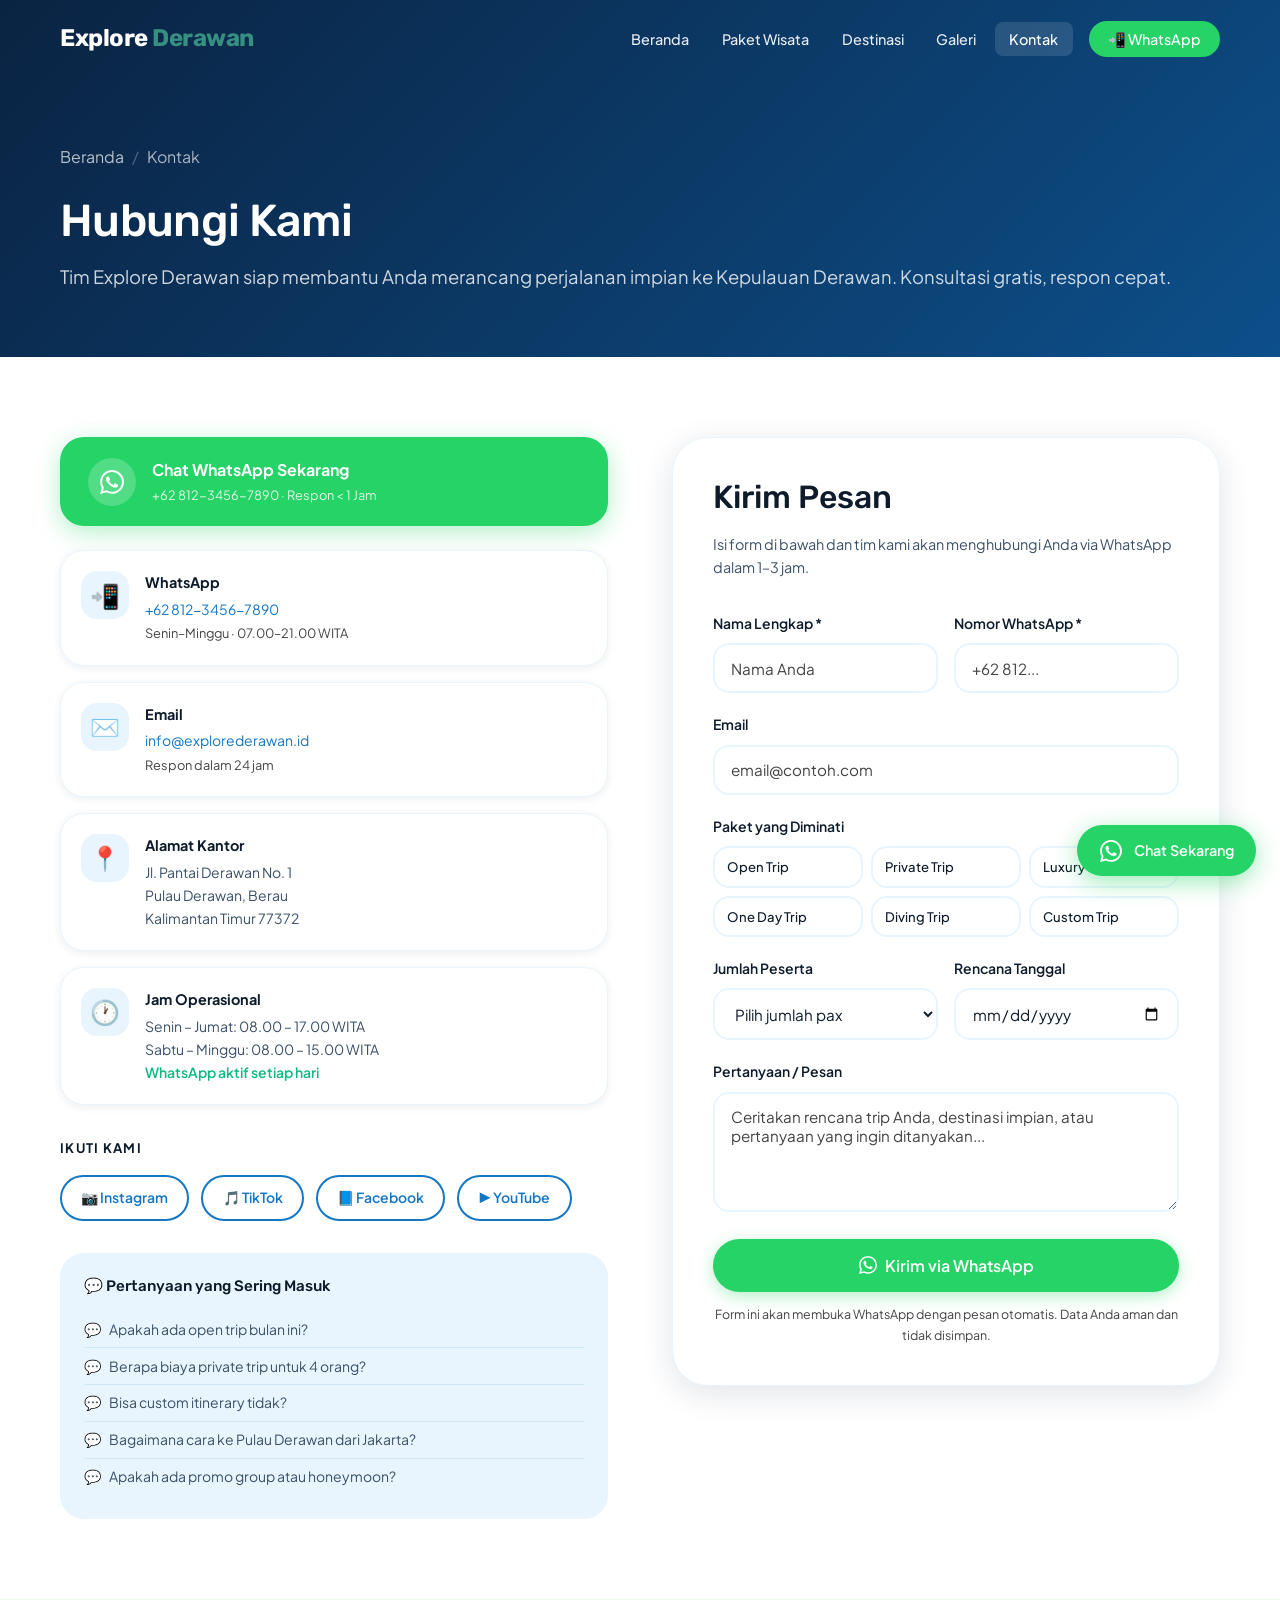
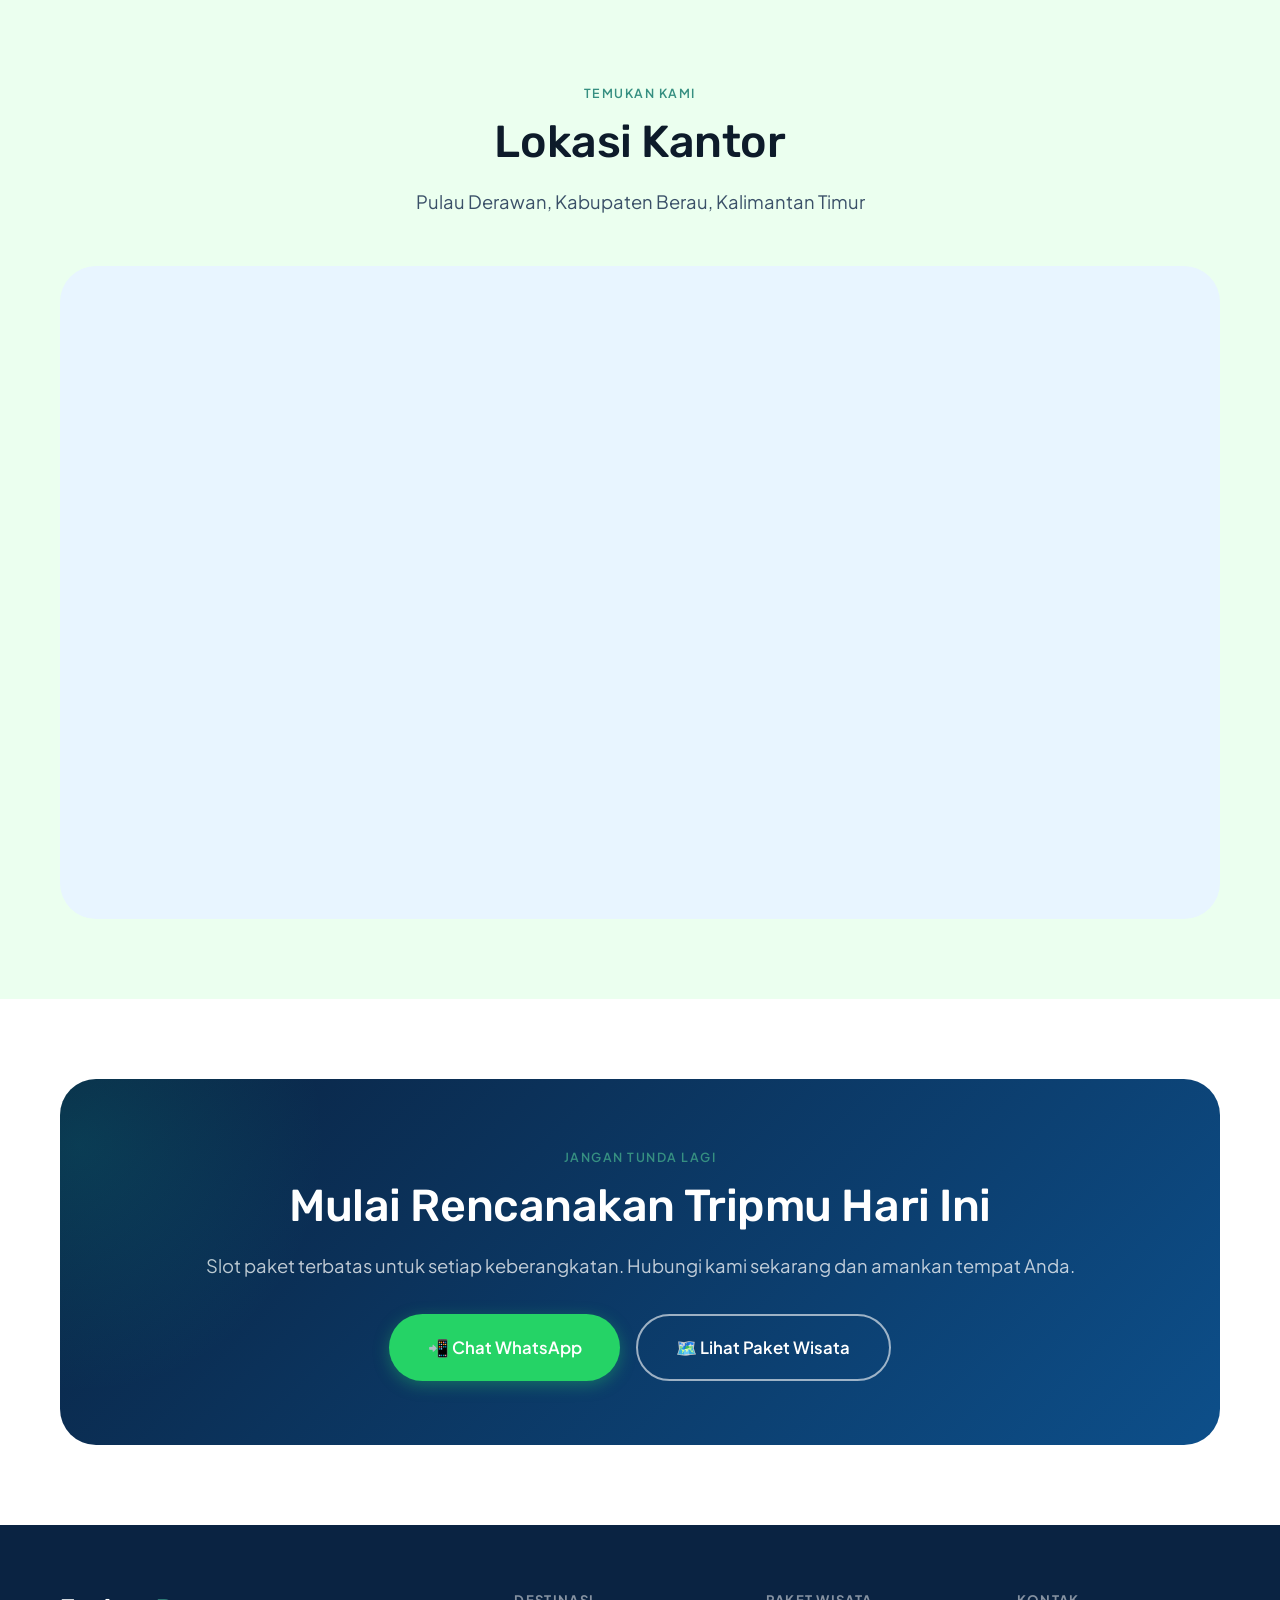
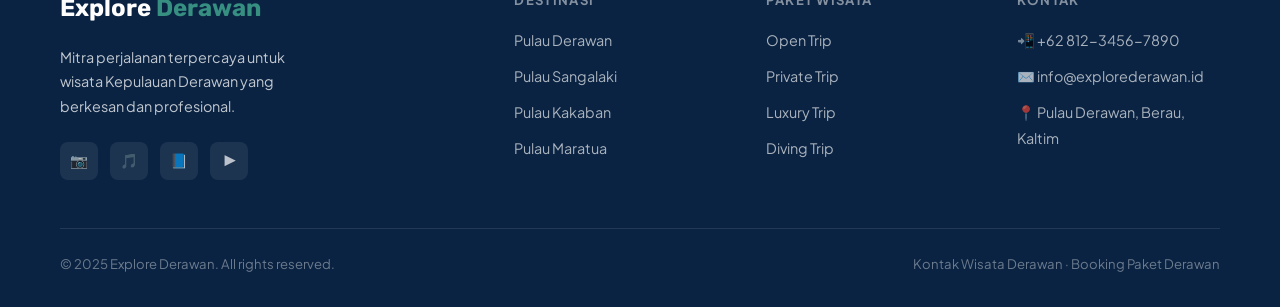
==== contact.html @ 59fd1ff3 "Initial commit" ====
<!DOCTYPE html>
<html lang="id">
<head>
  <meta charset="UTF-8">
  <meta name="viewport" content="width=device-width, initial-scale=1.0">
  <title>Kontak Explore Derawan — Konsultasi &amp; Booking Paket Wisata</title>
  <meta name="description" content="Hubungi tim Explore Derawan untuk konsultasi paket wisata, booking trip, dan pertanyaan seputar Kepulauan Derawan. WhatsApp, email, atau form online.">
  <meta property="og:title" content="Kontak Explore Derawan — Konsultasi Gratis">
  <meta property="og:description" content="Konsultasi paket wisata Kepulauan Derawan gratis. Hubungi kami via WhatsApp, email, atau isi form online.">

  <link rel="preconnect" href="https://fonts.googleapis.com">
  <link rel="preconnect" href="https://fonts.gstatic.com" crossorigin>
<link href="https://fonts.googleapis.com/css2?family=Plus+Jakarta+Sans:ital,wght@0,200..800;1,200..800&family=Rubik:ital,wght@0,300..900;1,300..900&display=swap" rel="stylesheet">
  <link rel="stylesheet" href="assets/css/style.css">

  <style>
    .contact-grid {
      display: grid;
      grid-template-columns: 1fr 1fr;
      gap: 4rem;
      align-items: start;
    }

    .contact-info-cards {
      display: flex;
      flex-direction: column;
      gap: 1rem;
      margin-bottom: 2rem;
    }

    .contact-info-card {
      display: flex;
      gap: 1rem;
      align-items: flex-start;
      background: var(--white);
      border-radius: var(--r-lg);
      padding: 1.25rem;
      box-shadow: var(--shadow-sm);
      border: 1px solid var(--ocean-pale);
      transition: all var(--t-fast);
    }

    .contact-info-card:hover {
      box-shadow: var(--shadow-md);
      border-color: var(--ocean-bright);
    }

    .contact-info-icon {
      font-size: 1.5rem;
      flex-shrink: 0;
      width: 48px;
      height: 48px;
      background: var(--ocean-pale);
      border-radius: var(--r-md);
      display: flex;
      align-items: center;
      justify-content: center;
    }

    .contact-info-title {
      font-weight: 700;
      font-size: 0.9rem;
      margin-bottom: 0.2rem;
    }

    .contact-info-value {
      font-size: 0.875rem;
      color: var(--text-mid);
    }

    .contact-info-value a {
      color: var(--ocean-bright);
      transition: color var(--t-fast);
    }

    .contact-info-value a:hover { color: var(--ocean-mid); }

    .wa-big-btn {
      display: flex;
      align-items: center;
      gap: 1rem;
      background: #25d366;
      color: white;
      padding: 1.25rem 1.75rem;
      border-radius: var(--r-lg);
      font-weight: 700;
      font-size: 1rem;
      box-shadow: 0 6px 24px rgba(37,211,102,0.35);
      transition: all var(--t-mid) var(--ease);
      margin-bottom: 1.5rem;
    }

    .wa-big-btn:hover {
      transform: translateY(-3px);
      box-shadow: 0 10px 32px rgba(37,211,102,0.45);
      background: #1ebe5d;
    }

    .wa-big-btn-icon {
      width: 48px;
      height: 48px;
      background: rgba(255,255,255,0.2);
      border-radius: 50%;
      display: flex;
      align-items: center;
      justify-content: center;
      flex-shrink: 0;
    }

    .wa-big-btn-text small {
      display: block;
      font-weight: 400;
      font-size: 0.8rem;
      opacity: 0.85;
      margin-top: 0.1rem;
    }

    .map-placeholder {
      background: var(--ocean-pale);
      border-radius: var(--r-xl);
      overflow: hidden;
      aspect-ratio: 16/9;
      position: relative;
      display: flex;
      align-items: center;
      justify-content: center;
    }

    .map-placeholder iframe {
      width: 100%;
      height: 100%;
      border: none;
    }

    .form-card {
      background: var(--white);
      border-radius: var(--r-xl);
      padding: 2.5rem;
      box-shadow: var(--shadow-md);
      border: 1px solid var(--ocean-pale);
    }

    .form-success {
      display: none;
      text-align: center;
      padding: 2rem;
    }

    .form-success.show { display: block; }

    .form-row {
      display: grid;
      grid-template-columns: 1fr 1fr;
      gap: 1rem;
    }

    .trip-select-grid {
      display: grid;
      grid-template-columns: repeat(3, 1fr);
      gap: 0.5rem;
    }

    .trip-select-option {
      display: flex;
      align-items: center;
      gap: 0.4rem;
      padding: 0.5rem 0.75rem;
      border: 2px solid var(--ocean-pale);
      border-radius: var(--r-md);
      cursor: pointer;
      font-size: 0.82rem;
      font-weight: 500;
      transition: all var(--t-fast);
      background: var(--white);
    }

    .trip-select-option:has(input:checked),
    .trip-select-option.selected {
      border-color: var(--ocean-bright);
      background: var(--ocean-pale);
      color: var(--ocean-bright);
    }

    .trip-select-option input {
      display: none;
    }

    .faq-mini {
      background: var(--ocean-pale);
      border-radius: var(--r-lg);
      padding: 1.5rem;
      margin-top: 2rem;
    }

    .faq-mini h4 {
      font-size: 0.95rem;
      margin-bottom: 1rem;
    }

    .faq-mini-item {
      display: flex;
      gap: 0.5rem;
      font-size: 0.875rem;
      color: var(--text-mid);
      padding: 0.4rem 0;
      border-bottom: 1px solid rgba(21,119,196,0.1);
    }

    .faq-mini-item:last-child { border-bottom: none; }

    .faq-mini-item::before { content: '💬'; flex-shrink: 0; }

    @media (max-width: 768px) {
      .contact-grid { grid-template-columns: 1fr; gap: 2.5rem; }
      .form-row { grid-template-columns: 1fr; }
      .trip-select-grid { grid-template-columns: repeat(2, 1fr); }
      .form-card { padding: 1.5rem; }
    }
  </style>
</head>
<body data-page="contact">

  <!-- Navbar -->
  <nav class="navbar" id="navbar" role="navigation" aria-label="Main navigation">
    <div class="container">
      <div class="navbar-inner">
        <a href="index.html" class="nav-logo">Explore <span>Derawan</span></a>
        <div class="nav-overlay" id="navOverlay"></div>
        <ul class="nav-menu" id="navMenu" role="list">
          <li><a href="index.html"        class="nav-link">Beranda</a></li>
          <li><a href="packages.html"     class="nav-link">Paket Wisata</a></li>
          <li><a href="destinations.html" class="nav-link">Destinasi</a></li>
          <li><a href="gallery.html"      class="nav-link">Galeri</a></li>
          <li><a href="contact.html"      class="nav-link active">Kontak</a></li>
          <li>
            <a href="https://wa.me/6281234567890?text=Halo%20Explore%20Derawan%2C%20saya%20ingin%20info%20paket%20wisata"
               class="nav-link nav-cta" target="_blank" rel="noopener">📲 WhatsApp</a>
          </li>
        </ul>
        <button class="nav-toggle" id="navToggle" aria-label="Toggle menu">
          <span></span><span></span><span></span>
        </button>
      </div>
    </div>
  </nav>

  <!-- Page Hero -->
  <section class="page-hero">
    <div class="container">
      <div class="page-hero-content">
        <nav class="breadcrumb" aria-label="Breadcrumb">
          <a href="index.html">Beranda</a>
          <span class="sep">/</span>
          <span>Kontak</span>
        </nav>
        <h1 class="h1">Hubungi Kami</h1>
        <p class="lead">Tim Explore Derawan siap membantu Anda merancang perjalanan impian ke Kepulauan Derawan. Konsultasi gratis, respon cepat.</p>
      </div>
    </div>
  </section>

  <!-- Contact Main -->
  <section class="section">
    <div class="container">
      <div class="contact-grid">

        <!-- Left: Contact Info -->
        <div class="reveal">
          <!-- WA Big Button -->
          <a href="https://wa.me/6281234567890?text=Halo%20Explore%20Derawan%2C%20saya%20ingin%20konsultasi%20paket%20wisata%20Derawan.%20Boleh%20minta%20info%20lengkapnya%3F"
             class="wa-big-btn" target="_blank" rel="noopener">
            <div class="wa-big-btn-icon">
              <svg width="24" height="24" viewBox="0 0 24 24" fill="white"><path d="M17.472 14.382c-.297-.149-1.758-.867-2.03-.967-.273-.099-.471-.148-.67.15-.197.297-.767.966-.94 1.164-.173.199-.347.223-.644.075-.297-.15-1.255-.463-2.39-1.475-.883-.788-1.48-1.761-1.653-2.059-.173-.297-.018-.458.13-.606.134-.133.298-.347.446-.52.149-.174.198-.298.298-.497.099-.198.05-.371-.025-.52-.075-.149-.669-1.612-.916-2.207-.242-.579-.487-.5-.669-.51-.173-.008-.371-.01-.57-.01-.198 0-.52.074-.792.372-.272.297-1.04 1.016-1.04 2.479 0 1.462 1.065 2.875 1.213 3.074.149.198 2.096 3.2 5.077 4.487.709.306 1.262.489 1.694.625.712.227 1.36.195 1.871.118.571-.085 1.758-.719 2.006-1.413.248-.694.248-1.289.173-1.413-.074-.124-.272-.198-.57-.347m-5.421 7.403h-.004a9.87 9.87 0 01-5.031-1.378l-.361-.214-3.741.982.998-3.648-.235-.374a9.86 9.86 0 01-1.51-5.26c.001-5.45 4.436-9.884 9.888-9.884 2.64 0 5.122 1.03 6.988 2.898a9.825 9.825 0 012.893 6.994c-.003 5.45-4.437 9.884-9.885 9.884m8.413-18.297A11.815 11.815 0 0012.05 0C5.495 0 .16 5.335.157 11.892c0 2.096.547 4.142 1.588 5.945L.057 24l6.305-1.654a11.882 11.882 0 005.683 1.448h.005c6.554 0 11.89-5.335 11.893-11.893a11.821 11.821 0 00-3.48-8.413z"/></svg>
            </div>
            <div class="wa-big-btn-text">
              Chat WhatsApp Sekarang
              <small>+62 812-3456-7890 · Respon &lt; 1 Jam</small>
            </div>
          </a>

          <!-- Contact Info Cards -->
          <div class="contact-info-cards">
            <div class="contact-info-card">
              <div class="contact-info-icon">📲</div>
              <div>
                <div class="contact-info-title">WhatsApp</div>
                <div class="contact-info-value">
                  <a href="https://wa.me/6281234567890" target="_blank" rel="noopener">+62 812-3456-7890</a><br>
                  <span style="font-size:0.8rem;color:var(--text-muted)">Senin–Minggu · 07.00–21.00 WITA</span>
                </div>
              </div>
            </div>
            <div class="contact-info-card">
              <div class="contact-info-icon">✉️</div>
              <div>
                <div class="contact-info-title">Email</div>
                <div class="contact-info-value">
                  <a href="mailto:info@explorederawan.id">info@explorederawan.id</a><br>
                  <span style="font-size:0.8rem;color:var(--text-muted)">Respon dalam 24 jam</span>
                </div>
              </div>
            </div>
            <div class="contact-info-card">
              <div class="contact-info-icon">📍</div>
              <div>
                <div class="contact-info-title">Alamat Kantor</div>
                <div class="contact-info-value">
                  Jl. Pantai Derawan No. 1<br>
                  Pulau Derawan, Berau<br>
                  Kalimantan Timur 77372
                </div>
              </div>
            </div>
            <div class="contact-info-card">
              <div class="contact-info-icon">🕐</div>
              <div>
                <div class="contact-info-title">Jam Operasional</div>
                <div class="contact-info-value">
                  Senin – Jumat: 08.00 – 17.00 WITA<br>
                  Sabtu – Minggu: 08.00 – 15.00 WITA<br>
                  <span style="color:var(--green-badge);font-weight:600">WhatsApp aktif setiap hari</span>
                </div>
              </div>
            </div>
          </div>

          <!-- Social Media -->
          <div>
            <div class="footer-heading" style="color:var(--text-dark);margin-bottom:1rem">Ikuti Kami</div>
            <div style="display:flex;gap:0.75rem;flex-wrap:wrap">
              <a href="https://instagram.com/explorederawan" class="btn btn-outline-dark btn-sm" target="_blank" rel="noopener">📷 Instagram</a>
              <a href="https://tiktok.com/@explorederawan"   class="btn btn-outline-dark btn-sm" target="_blank" rel="noopener">🎵 TikTok</a>
              <a href="https://facebook.com/explorederawan" class="btn btn-outline-dark btn-sm" target="_blank" rel="noopener">📘 Facebook</a>
              <a href="https://youtube.com/@explorederawan" class="btn btn-outline-dark btn-sm" target="_blank" rel="noopener">▶️ YouTube</a>
            </div>
          </div>

          <!-- Mini FAQ -->
          <div class="faq-mini mt-4">
            <h4>💬 Pertanyaan yang Sering Masuk</h4>
            <div class="faq-mini-item">Apakah ada open trip bulan ini?</div>
            <div class="faq-mini-item">Berapa biaya private trip untuk 4 orang?</div>
            <div class="faq-mini-item">Bisa custom itinerary tidak?</div>
            <div class="faq-mini-item">Bagaimana cara ke Pulau Derawan dari Jakarta?</div>
            <div class="faq-mini-item">Apakah ada promo group atau honeymoon?</div>
          </div>
        </div>

        <!-- Right: Contact Form -->
        <div class="reveal">
          <div class="form-card">
            <h2 class="h3 mb-2">Kirim Pesan</h2>
            <p style="color:var(--text-mid);font-size:0.9rem;margin-bottom:2rem">
              Isi form di bawah dan tim kami akan menghubungi Anda via WhatsApp dalam 1–3 jam.
            </p>

            <form id="contactForm" novalidate>
              <div class="form-row">
                <div class="form-group">
                  <label class="form-label" for="name">Nama Lengkap *</label>
                  <input type="text" id="name" name="name" class="form-control" placeholder="Nama Anda" required>
                </div>
                <div class="form-group">
                  <label class="form-label" for="phone">Nomor WhatsApp *</label>
                  <input type="tel" id="phone" name="phone" class="form-control" placeholder="+62 812..." required>
                </div>
              </div>

              <div class="form-group">
                <label class="form-label" for="email">Email</label>
                <input type="email" id="email" name="email" class="form-control" placeholder="email@contoh.com">
              </div>

              <div class="form-group">
                <label class="form-label">Paket yang Diminati</label>
                <div class="trip-select-grid" id="tripSelectGrid">
                  <label class="trip-select-option"><input type="checkbox" name="trip" value="Open Trip"> Open Trip</label>
                  <label class="trip-select-option"><input type="checkbox" name="trip" value="Private Trip"> Private Trip</label>
                  <label class="trip-select-option"><input type="checkbox" name="trip" value="Luxury Trip"> Luxury Trip</label>
                  <label class="trip-select-option"><input type="checkbox" name="trip" value="One Day Trip"> One Day Trip</label>
                  <label class="trip-select-option"><input type="checkbox" name="trip" value="Diving Trip"> Diving Trip</label>
                  <label class="trip-select-option"><input type="checkbox" name="trip" value="Custom Trip"> Custom Trip</label>
                </div>
              </div>

              <div class="form-row">
                <div class="form-group">
                  <label class="form-label" for="pax">Jumlah Peserta</label>
                  <select id="pax" name="pax" class="form-control">
                    <option value="">Pilih jumlah pax</option>
                    <option value="1">1 orang (Solo)</option>
                    <option value="2">2 orang</option>
                    <option value="3-4">3–4 orang</option>
                    <option value="5-8">5–8 orang</option>
                    <option value="9-12">9–12 orang</option>
                    <option value="13+">13+ orang (Grup)</option>
                  </select>
                </div>
                <div class="form-group">
                  <label class="form-label" for="date">Rencana Tanggal</label>
                  <input type="date" id="date" name="date" class="form-control">
                </div>
              </div>

              <div class="form-group">
                <label class="form-label" for="message">Pertanyaan / Pesan</label>
                <textarea id="message" name="message" class="form-control" rows="4"
                  placeholder="Ceritakan rencana trip Anda, destinasi impian, atau pertanyaan yang ingin ditanyakan..."></textarea>
              </div>

              <button type="submit" class="btn btn-wa" style="width:100%;justify-content:center;font-size:1rem;padding:1rem">
                <svg width="18" height="18" viewBox="0 0 24 24" fill="currentColor" style="flex-shrink:0"><path d="M17.472 14.382c-.297-.149-1.758-.867-2.03-.967-.273-.099-.471-.148-.67.15-.197.297-.767.966-.94 1.164-.173.199-.347.223-.644.075-.297-.15-1.255-.463-2.39-1.475-.883-.788-1.48-1.761-1.653-2.059-.173-.297-.018-.458.13-.606.134-.133.298-.347.446-.52.149-.174.198-.298.298-.497.099-.198.05-.371-.025-.52-.075-.149-.669-1.612-.916-2.207-.242-.579-.487-.5-.669-.51-.173-.008-.371-.01-.57-.01-.198 0-.52.074-.792.372-.272.297-1.04 1.016-1.04 2.479 0 1.462 1.065 2.875 1.213 3.074.149.198 2.096 3.2 5.077 4.487.709.306 1.262.489 1.694.625.712.227 1.36.195 1.871.118.571-.085 1.758-.719 2.006-1.413.248-.694.248-1.289.173-1.413-.074-.124-.272-.198-.57-.347m-5.421 7.403h-.004a9.87 9.87 0 01-5.031-1.378l-.361-.214-3.741.982.998-3.648-.235-.374a9.86 9.86 0 01-1.51-5.26c.001-5.45 4.436-9.884 9.888-9.884 2.64 0 5.122 1.03 6.988 2.898a9.825 9.825 0 012.893 6.994c-.003 5.45-4.437 9.884-9.885 9.884m8.413-18.297A11.815 11.815 0 0012.05 0C5.495 0 .16 5.335.157 11.892c0 2.096.547 4.142 1.588 5.945L.057 24l6.305-1.654a11.882 11.882 0 005.683 1.448h.005c6.554 0 11.89-5.335 11.893-11.893a11.821 11.821 0 00-3.48-8.413z"/></svg>
                Kirim via WhatsApp
              </button>

              <p style="font-size:0.78rem;color:var(--text-muted);text-align:center;margin-top:0.75rem">
                Form ini akan membuka WhatsApp dengan pesan otomatis. Data Anda aman dan tidak disimpan.
              </p>
            </form>
          </div>
        </div>
      </div>
    </div>
  </section>

  <!-- Google Maps -->
  <section class="section section--sand">
    <div class="container">
      <div class="section-header center reveal">
        <span class="section-eyebrow">Temukan Kami</span>
        <h2 class="h2">Lokasi Kantor</h2>
        <p class="lead">Pulau Derawan, Kabupaten Berau, Kalimantan Timur</p>
      </div>
      <div class="map-placeholder reveal">
        <!-- Google Maps Embed - replace src with actual embed URL -->
        <iframe
          src="https://www.google.com/maps/embed?pb=!1m18!1m12!1m3!1d127750.92!2d118.2!3d2.28!2m3!1f0!2f0!3f0!3m2!1i1024!2i768!4f13.1!3m3!1m2!1s0x32019e5d57f2e6d3%3A0xfbfd040be97b1a!2sPulau%20Derawan%2C%20Berau%2C%20East%20Kalimantan!5e0!3m2!1sen!2sid!4v1234567890"
          allowfullscreen
          loading="lazy"
          referrerpolicy="no-referrer-when-downgrade"
          title="Lokasi Pulau Derawan, Berau, Kalimantan Timur"
          style="filter:grayscale(10%) contrast(1.05)">
        </iframe>
      </div>
    </div>
  </section>

  <!-- CTA -->
  <section class="section">
    <div class="container">
      <div class="cta-banner reveal">
        <span class="section-eyebrow" style="color:var(--teal)">Jangan Tunda Lagi</span>
        <h2 class="h2">Mulai Rencanakan Tripmu Hari Ini</h2>
        <p class="lead">Slot paket terbatas untuk setiap keberangkatan. Hubungi kami sekarang dan amankan tempat Anda.</p>
        <div class="cta-actions">
          <a href="https://wa.me/6281234567890?text=Halo%20Explore%20Derawan%2C%20saya%20ingin%20mulai%20merencanakan%20trip%20ke%20Derawan"
             class="btn btn-wa btn-lg" target="_blank" rel="noopener">📲 Chat WhatsApp</a>
          <a href="packages.html" class="btn btn-outline btn-lg">🗺️ Lihat Paket Wisata</a>
        </div>
      </div>
    </div>
  </section>

  <!-- Footer -->
  <footer class="footer" role="contentinfo">
    <div class="container">
      <div class="footer-grid">
        <div>
          <a href="index.html" class="footer-logo">Explore <span>Derawan</span></a>
          <p class="footer-desc">Mitra perjalanan terpercaya untuk wisata Kepulauan Derawan yang berkesan dan profesional.</p>
          <div class="footer-social">
            <a href="#" class="social-link" aria-label="Instagram">📷</a>
            <a href="#" class="social-link" aria-label="TikTok">🎵</a>
            <a href="#" class="social-link" aria-label="Facebook">📘</a>
            <a href="#" class="social-link" aria-label="YouTube">▶️</a>
          </div>
        </div>
        <div>
          <div class="footer-heading">Destinasi</div>
          <ul class="footer-links">
            <li><a href="destinations.html#pulau-derawan"   class="footer-link">Pulau Derawan</a></li>
            <li><a href="destinations.html#pulau-sangalaki" class="footer-link">Pulau Sangalaki</a></li>
            <li><a href="destinations.html#pulau-kakaban"   class="footer-link">Pulau Kakaban</a></li>
            <li><a href="destinations.html#pulau-maratua"   class="footer-link">Pulau Maratua</a></li>
          </ul>
        </div>
        <div>
          <div class="footer-heading">Paket Wisata</div>
          <ul class="footer-links">
            <li><a href="packages.html" class="footer-link">Open Trip</a></li>
            <li><a href="packages.html" class="footer-link">Private Trip</a></li>
            <li><a href="packages.html" class="footer-link">Luxury Trip</a></li>
            <li><a href="packages.html" class="footer-link">Diving Trip</a></li>
          </ul>
        </div>
        <div>
          <div class="footer-heading">Kontak</div>
          <ul class="footer-links">
            <li><a href="https://wa.me/6281234567890" class="footer-link" target="_blank">📲 +62 812-3456-7890</a></li>
            <li><a href="mailto:info@explorederawan.id" class="footer-link">✉️ info@explorederawan.id</a></li>
            <li><span class="footer-link">📍 Pulau Derawan, Berau, Kaltim</span></li>
          </ul>
        </div>
      </div>
      <div class="footer-bottom">
        <span>© 2025 Explore Derawan. All rights reserved.</span>
        <span>Kontak Wisata Derawan · Booking Paket Derawan</span>
      </div>
    </div>
  </footer>

  <!-- WhatsApp Sticky -->
  <a href="https://wa.me/6281234567890?text=Halo%20Explore%20Derawan%2C%20saya%20ingin%20konsultasi%20paket%20wisata"
     class="wa-sticky" target="_blank" rel="noopener" aria-label="Chat WhatsApp">
    <svg width="22" height="22" viewBox="0 0 24 24" fill="currentColor"><path d="M17.472 14.382c-.297-.149-1.758-.867-2.03-.967-.273-.099-.471-.148-.67.15-.197.297-.767.966-.94 1.164-.173.199-.347.223-.644.075-.297-.15-1.255-.463-2.39-1.475-.883-.788-1.48-1.761-1.653-2.059-.173-.297-.018-.458.13-.606.134-.133.298-.347.446-.52.149-.174.198-.298.298-.497.099-.198.05-.371-.025-.52-.075-.149-.669-1.612-.916-2.207-.242-.579-.487-.5-.669-.51-.173-.008-.371-.01-.57-.01-.198 0-.52.074-.792.372-.272.297-1.04 1.016-1.04 2.479 0 1.462 1.065 2.875 1.213 3.074.149.198 2.096 3.2 5.077 4.487.709.306 1.262.489 1.694.625.712.227 1.36.195 1.871.118.571-.085 1.758-.719 2.006-1.413.248-.694.248-1.289.173-1.413-.074-.124-.272-.198-.57-.347m-5.421 7.403h-.004a9.87 9.87 0 01-5.031-1.378l-.361-.214-3.741.982.998-3.648-.235-.374a9.86 9.86 0 01-1.51-5.26c.001-5.45 4.436-9.884 9.888-9.884 2.64 0 5.122 1.03 6.988 2.898a9.825 9.825 0 012.893 6.994c-.003 5.45-4.437 9.884-9.885 9.884m8.413-18.297A11.815 11.815 0 0012.05 0C5.495 0 .16 5.335.157 11.892c0 2.096.547 4.142 1.588 5.945L.057 24l6.305-1.654a11.882 11.882 0 005.683 1.448h.005c6.554 0 11.89-5.335 11.893-11.893a11.821 11.821 0 00-3.48-8.413z"/></svg>
    Chat Sekarang
  </a>

  <script src="assets/js/main.js"></script>
  <script>
    // Trip checkbox visual toggle
    document.querySelectorAll('.trip-select-option').forEach(label => {
      label.addEventListener('click', () => {
        setTimeout(() => {
          const cb = label.querySelector('input');
          label.classList.toggle('selected', cb.checked);
        }, 0);
      });
    });

    // Contact form: build WA message from all fields
    document.getElementById('contactForm').addEventListener('submit', function(e) {
      e.preventDefault();
      const fd   = new FormData(this);
      const name = fd.get('name') || 'Tidak disebutkan';
      const phone = fd.get('phone') || '-';
      const email = fd.get('email') || '-';
      const pax   = fd.get('pax') || '-';
      const date  = fd.get('date') || '-';
      const msg   = fd.get('message') || '-';
      const trips = Array.from(document.querySelectorAll('input[name="trip"]:checked')).map(c => c.value).join(', ') || '-';

      const text = encodeURIComponent(
        `Halo Explore Derawan! 🌊\n\n` +
        `Nama: ${name}\n` +
        `WhatsApp: ${phone}\n` +
        `Email: ${email}\n` +
        `Paket Diminati: ${trips}\n` +
        `Jumlah Peserta: ${pax}\n` +
        `Rencana Tanggal: ${date}\n\n` +
        `Pesan:\n${msg}`
      );
      window.open(`https://wa.me/6281234567890?text=${text}`, '_blank');
    });
  </script>
</body>
</html>
---- assets/css/style.css ----
/* ============================================================
   EXPLORE DERAWAN — Main Stylesheet
   style.css — Mobile-first, tropical premium design
   ============================================================ */

/* ── 1. CSS Variables / Design Tokens ─────────────────────── */
:root {
  /* Colors */
  --ocean-deep:    #0a2342;
  --ocean-mid:     #0d4f8a;
  --ocean-bright:  #1577c4;
  --ocean-light:   #4ab3f4;
  --ocean-pale:    #e8f5ff;
  --teal:          #368f81;
  --teal-light:    #d0f5ef;
  --sand:          #ebffef;
  --sand-warm:     #e8d5b0;
  --white:         #ffffff;
  --off-white:     #fafcfe;
  --text-dark:     #0d1b2a;
  --text-mid:      #3a5068;
  --text-light:    #434343;
  --text-muted:    #434343;
  --accent-gold:   #f0a500;
  --accent-coral:  #ff6b6b;
  --green-badge:   #10b981;
  --overlay:       rgba(10, 35, 66, 0.55);
  --overlay-strong: rgba(10, 35, 66, 0.75);

  /* Typography */
  --font-display: 'Rubik', Georgia, serif;
  --font-body:    'Plus Jakarta Sans', 'Segoe UI', sans-serif;
  --font-mono:    'JetBrains Mono', monospace;

  /* Spacing */
  --section-y:    5rem;
  --container-w:  1200px;
  --gap:          1.5rem;

  /* Radii */
  --r-sm:  8px;
  --r-md:  16px;
  --r-lg:  24px;
  --r-xl:  36px;
  --r-full: 9999px;

  /* Shadows */
  --shadow-sm:  0 2px 8px rgba(10,35,66,0.08);
  --shadow-md:  0 8px 32px rgba(10,35,66,0.12);
  --shadow-lg:  0 20px 60px rgba(10,35,66,0.18);
  --shadow-card: 0 4px 20px rgba(10,35,66,0.10);

  /* Transitions */
  --ease: cubic-bezier(0.22, 1, 0.36, 1);
  --t-fast:   0.18s;
  --t-mid:    0.32s;
  --t-slow:   0.55s;
}

/* ── 2. Reset & Base ───────────────────────────────────────── */
*, *::before, *::after { box-sizing: border-box; margin: 0; padding: 0; }

html {
  font-size: 16px;
  scroll-behavior: smooth;
  -webkit-text-size-adjust: 100%;
}

body {
  font-family: var(--font-body);
  color: var(--text-dark);
  background: var(--white);
  line-height: 1.65;
  overflow-x: hidden;
}

img {
  display: block;
  max-width: 100%;
  height: auto;
}

a { text-decoration: none; color: inherit; }

ul, ol { list-style: none; }

button { cursor: pointer; border: none; background: none; font-family: inherit; }

input, textarea, select {
  font-family: inherit;
  font-size: 1rem;
}

h1, h2, h3, h4, h5 {
  font-family: var(--font-display);
  line-height: 1.2;
  font-weight: 500;
}

/* ── 3. Typography Scale ───────────────────────────────────── */
.h-display { font-size: clamp(1.8rem, 3.5vw, 2.8rem); letter-spacing: -0.02em; }
.h1        { font-size: clamp(1.8rem, 3.5vw, 2.8rem); letter-spacing: -0.015em; }
.h2        { font-size: clamp(1.8rem, 3.5vw, 2.8rem); letter-spacing: -0.01em; }
.h3        { font-size: clamp(1.4rem, 2.5vw, 2rem); }
.h4        { font-size: 1.25rem; }
.lead      { font-size: 1.15rem; line-height: 1.8; color: var(--text-mid); }
.small     { font-size: 0.875rem; }
.caption   { font-size: 0.8rem; color: var(--text-muted); letter-spacing: 0.04em; text-transform: uppercase; }

/* ── 4. Layout Utilities ───────────────────────────────────── */
.container {
  width: 100%;
  max-width: var(--container-w);
  margin: 0 auto;
  padding: 0 1.25rem;
}

.section {
  padding: var(--section-y) 0;
}

.section--sand   { background: var(--sand); }
.section--pale   { background: var(--ocean-pale); }
.section--dark   { background: var(--ocean-deep); color: var(--white); }
.section--teal   { background: linear-gradient(135deg, var(--teal) 0%, var(--ocean-bright) 100%); color: var(--white); }

.grid-2  { display: grid; grid-template-columns: repeat(2, 1fr); gap: var(--gap); }
.grid-3  { display: grid; grid-template-columns: repeat(3, 1fr); gap: var(--gap); }
.grid-4  { display: grid; grid-template-columns: repeat(4, 1fr); gap: var(--gap); }
.flex    { display: flex; }
.flex-center { display: flex; align-items: center; justify-content: center; }
.flex-between { display: flex; align-items: center; justify-content: space-between; }

.text-center { text-align: center; }
.text-white  { color: var(--white); }

/* ── 5. Section Headers ────────────────────────────────────── */
.section-eyebrow {
  display: inline-block;
  font-family: var(--font-body);
  font-size: 0.78rem;
  font-weight: 600;
  letter-spacing: 0.12em;
  text-transform: uppercase;
  color: var(--teal);
  margin-bottom: 0.75rem;
}

.section-header {
  max-width: 600px;
  margin-bottom: 3rem;
}

.section-header.center {
  margin: 0 auto 3rem;
  text-align: center;
}

.section-header .h2 { margin-bottom: 1rem; }
.section-header .lead { max-width: 520px; }
.section-header.center .lead { margin: 0 auto; }

/* ── 6. Buttons ────────────────────────────────────────────── */
.btn {
  display: inline-flex;
  align-items: center;
  gap: 0.5rem;
  padding: 0.85rem 1.8rem;
  border-radius: var(--r-full);
  font-family: var(--font-body);
  font-size: 0.95rem;
  font-weight: 600;
  transition: all var(--t-mid) var(--ease);
  white-space: nowrap;
}

.btn-primary {
  background: var(--ocean-bright);
  color: var(--white);
  box-shadow: 0 4px 16px rgba(21,119,196,0.35);
}
.btn-primary:hover {
  background: var(--ocean-mid);
  transform: translateY(-2px);
  box-shadow: 0 8px 24px rgba(21,119,196,0.45);
}

.btn-wa {
  background: #25d366;
  color: var(--white);
  box-shadow: 0 4px 16px rgba(37,211,102,0.35);
}
.btn-wa:hover {
  background: #1ebe5d;
  transform: translateY(-2px);
  box-shadow: 0 8px 24px rgba(37,211,102,0.45);
}

.btn-outline {
  background: transparent;
  color: var(--white);
  border: 2px solid rgba(255,255,255,0.6);
}
.btn-outline:hover {
  background: rgba(255,255,255,0.15);
  border-color: var(--white);
}

.btn-outline-dark {
  background: transparent;
  color: var(--ocean-bright);
  border: 2px solid var(--ocean-bright);
}
.btn-outline-dark:hover {
  background: var(--ocean-pale);
}

.btn-ghost {
  background: transparent;
  color: var(--ocean-bright);
  padding: 0.6rem 0;
  border-radius: 0;
  border-bottom: 2px solid var(--ocean-bright);
}
.btn-ghost:hover { color: var(--ocean-mid); }

.btn-sm { padding: 0.6rem 1.2rem; font-size: 0.875rem; }
.btn-lg { padding: 1.1rem 2.4rem; font-size: 1.05rem; }

/* ── 7. Navbar ─────────────────────────────────────────────── */
.navbar {
  position: fixed;
  top: 0;
  left: 0;
  right: 0;
  z-index: 1000;
  padding: 1.2rem 0;
  transition: background var(--t-mid) var(--ease), padding var(--t-mid) var(--ease), box-shadow var(--t-mid) var(--ease);
}

.navbar.scrolled {
  background: rgba(255,255,255,0.97);
  padding: 0.75rem 0;
  box-shadow: var(--shadow-md);
}

.navbar.scrolled .nav-logo { color: var(--ocean-deep); }
.navbar.scrolled .nav-link { color: var(--text-dark); }
.navbar.scrolled .nav-link:hover { color: var(--ocean-bright); }

.navbar-inner {
  display: flex;
  align-items: center;
  justify-content: space-between;
}

.nav-logo {
  font-family: var(--font-display);
  font-size: 1.5rem;
  font-weight: 700;
  color: var(--white);
  letter-spacing: -0.02em;
  transition: color var(--t-fast);
}

.nav-logo span { color: var(--teal); }

.nav-menu {
  display: flex;
  align-items: center;
  gap: 0.25rem;
}

.nav-link {
  padding: 0.5rem 0.9rem;
  font-size: 0.9rem;
  font-weight: 500;
  color: rgba(255,255,255,0.9);
  border-radius: var(--r-sm);
  transition: all var(--t-fast);
}

.nav-link:hover,
.nav-link.active {
  color: var(--white);
  background: rgba(255,255,255,0.12);
}

.navbar.scrolled .nav-link.active {
  color: var(--ocean-bright);
  background: var(--ocean-pale);
}

.nav-cta {
  margin-left: 0.75rem;
  background: #25d366;
  color: var(--white) !important;
  padding: 0.55rem 1.2rem !important;
  border-radius: var(--r-full) !important;
  background: #25d366 !important;
}

.nav-cta:hover { background: #1ebe5d !important; }

.nav-toggle {
  display: none;
  flex-direction: column;
  gap: 5px;
  padding: 6px;
}

.nav-toggle span {
  display: block;
  width: 24px;
  height: 2px;
  background: var(--white);
  border-radius: 2px;
  transition: all var(--t-fast);
}

.navbar.scrolled .nav-toggle span { background: var(--ocean-deep); }

/* ── 8. Hero Section ───────────────────────────────────────── */
.hero {
  position: relative;
  min-height: 80vh;
  display: flex;
  align-items: center;
  overflow: hidden;
}

.hero-bg {
  position: absolute;
  inset: 0;
  z-index: 0;
}

.hero-bg img {
  width: 100%;
  height: 100%;
  object-fit: cover;
  object-position: center;
  transform: scale(1.03);
  transition: transform 8s var(--ease);
}

.hero:hover .hero-bg img { transform: scale(1); }

.hero-overlay {
  position: absolute;
  inset: 0;
  background: linear-gradient(
    160deg,
    rgba(10,35,66,0.72) 0%,
    rgba(10,35,66,0.45) 50%,
    rgba(13,79,138,0.35) 100%
  );
}

.hero-content {
  position: relative;
  z-index: 1;
  max-width: 720px;
  padding: 4% 0 4rem;
}

.hero-badge {
  display: inline-flex;
  align-items: center;
  gap: 0.5rem;
  padding: 0.4rem 1rem;
  background: rgba(255,255,255,0.15);
  border: 1px solid rgba(255,255,255,0.3);
  border-radius: var(--r-full);
  color: rgba(255,255,255,0.9);
  font-size: 0.82rem;
  font-weight: 500;
  letter-spacing: 0.05em;
  backdrop-filter: blur(8px);
  margin-bottom: 1.5rem;
}

.hero-title {
  color: var(--white);
  margin-bottom: 1.25rem;
  text-shadow: 0 2px 20px rgba(0,0,0,0.3);
}

.hero-subtitle {
  color: rgba(255,255,255,0.85);
  font-size: 1.1rem;
  line-height: 1.75;
  margin-bottom: 2.5rem;
  max-width: 560px;
}

.hero-actions {
  display: flex;
  gap: 1rem;
  flex-wrap: wrap;
}

.hero-stats {
  position: absolute;
  bottom: 1.5rem;
  left: 0;
  right: 0;
  z-index: 1;
}

.hero-stats-inner {
  display: flex;
  gap: 2rem;
  align-items: center;
}

.hero-stat {
  text-align: center;
}

.hero-stat-num {
  display: block;
  font-family: var(--font-display);
  font-size: 1.8rem;
  font-weight: 700;
  color: var(--white);
  line-height: 1;
}

.hero-stat-label {
  display: block;
  font-size: 0.78rem;
  color: rgba(255,255,255,0.65);
  margin-top: 0.25rem;
  letter-spacing: 0.05em;
  text-transform: uppercase;
}

.hero-stat-divider {
  width: 1px;
  height: 40px;
  background: rgba(255,255,255,0.2);
}

.hero-image::after {
  content: "";
  position: absolute;
  inset: 0;
  background: linear-gradient(
    to bottom,
    rgba(0, 20, 60, 0.2),
    rgba(0, 30, 90, 0.75),
    rgba(0, 10, 40, 0.95)
  );
}

/* ── 9. Cards ──────────────────────────────────────────────── */
.card {
  background: var(--white);
  border-radius: var(--r-lg);
  overflow: hidden;
  box-shadow: var(--shadow-card);
  transition: transform var(--t-mid) var(--ease), box-shadow var(--t-mid) var(--ease);
}

.card:hover {
  transform: translateY(-6px);
  box-shadow: var(--shadow-lg);
}

.card-img {
  position: relative;
  overflow: hidden;
  aspect-ratio: 4/3;
}

.card-img img {
  width: 100%;
  height: 100%;
  object-fit: cover;
  transition: transform var(--t-slow) var(--ease);
}

.card:hover .card-img img { transform: scale(1.06); }

.card-body { padding: 1.5rem; }
.card-title { margin-bottom: 0.5rem; }
.card-text  { color: var(--text-mid); font-size: 0.9rem; line-height: 1.65; }

/* Package Card */
.pkg-card {
  background: var(--white);
  border-radius: var(--r-lg);
  overflow: hidden;
  box-shadow: var(--shadow-card);
  transition: all var(--t-mid) var(--ease);
  display: flex;
  flex-direction: column;
}

.pkg-card:hover {
  transform: translateY(-6px);
  box-shadow: var(--shadow-lg);
}

.pkg-card-img {
  position: relative;
  aspect-ratio: 16/10;
  overflow: hidden;
}

.pkg-card-img img {
  width: 100%;
  height: 100%;
  object-fit: cover;
  transition: transform var(--t-slow) var(--ease);
}

.pkg-card:hover .pkg-card-img img { transform: scale(1.06); }

.pkg-badge {
  position: absolute;
  top: 1rem;
  left: 1rem;
  padding: 0.3rem 0.8rem;
  background: var(--ocean-mid);
  color: var(--white);
  font-size: 0.75rem;
  font-weight: 700;
  letter-spacing: 0.05em;
  border-radius: var(--r-full);
}

.pkg-card-body {
  padding: 1.5rem;
  flex: 1;
  display: flex;
  flex-direction: column;
}

.pkg-card-meta {
  display: flex;
  align-items: center;
  gap: 1rem;
  margin-bottom: 0.75rem;
}

.pkg-meta-item {
  display: flex;
  align-items: center;
  gap: 0.35rem;
  font-size: 0.82rem;
  color: var(--text-light);
}

.pkg-meta-item svg { flex-shrink: 0; }

.pkg-destinations {
  display: flex;
  flex-wrap: wrap;
  gap: 0.35rem;
  margin: 0.75rem 0 1.25rem;
}

.pkg-dest-tag {
  padding: 0.25rem 0.65rem;
  background: var(--ocean-pale);
  color: var(--ocean-mid);
  font-size: 0.78rem;
  font-weight: 500;
  border-radius: var(--r-full);
}

.pkg-price-row {
  margin-top: auto;
  display: flex;
  align-items: center;
  justify-content: space-between;
  padding-top: 1rem;
  border-top: 1px solid var(--ocean-pale);
}

.pkg-price-label { font-size: 0.78rem; color: var(--text-muted); }

.pkg-price-value {
  font-family: var(--font-display);
  font-size: 1.35rem;
  font-weight: 700;
  color: var(--ocean-deep);
}

.pkg-price-value span {
  font-family: var(--font-body);
  font-size: 0.78rem;
  font-weight: 400;
  color: var(--text-muted);
}

/* ── 10. Destination Cards ─────────────────────────────────── */
.dest-card {
  position: relative;
  border-radius: var(--r-lg);
  overflow: hidden;
  aspect-ratio: 3/4;
  cursor: pointer;
}

.dest-card img {
  width: 100%;
  height: 100%;
  object-fit: cover;
  transition: transform var(--t-slow) var(--ease);
}

.dest-card:hover img { transform: scale(1.08); }

.dest-card-overlay {
  position: absolute;
  inset: 0;
  background: linear-gradient(to top, rgba(10,35,66,0.88) 0%, rgba(10,35,66,0.1) 60%);
  transition: background var(--t-mid);
}

.dest-card:hover .dest-card-overlay {
  background: linear-gradient(to top, rgba(10,35,66,0.92) 0%, rgba(10,35,66,0.3) 60%);
}

.dest-card-content {
  position: absolute;
  bottom: 0;
  left: 0;
  right: 0;
  padding: 1.5rem;
  transform: translateY(0);
  transition: transform var(--t-mid) var(--ease);
}

.dest-card-name {
  font-family: var(--font-display);
  font-size: 1.25rem;
  font-weight: 700;
  color: var(--white);
  margin-bottom: 0.25rem;
}

.dest-card-tagline {
  font-size: 0.82rem;
  color: rgba(255,255,255,0.7);
  margin-bottom: 0;
  transition: margin var(--t-mid) var(--ease), opacity var(--t-mid);
}

.dest-card-btn {
  display: inline-flex;
  align-items: center;
  gap: 0.4rem;
  margin-top: 0.75rem;
  padding: 0.5rem 1.1rem;
  background: rgba(255,255,255,0.2);
  border: 1px solid rgba(255,255,255,0.4);
  color: var(--white);
  font-size: 0.82rem;
  font-weight: 600;
  border-radius: var(--r-full);
  backdrop-filter: blur(6px);
  opacity: 0;
  transform: translateY(8px);
  transition: all var(--t-mid) var(--ease);
}

.dest-card:hover .dest-card-btn {
  opacity: 1;
  transform: translateY(0);
}

/* ── 11. Testimonials ──────────────────────────────────────── */
.testi-card {
  background: var(--white);
  border-radius: var(--r-lg);
  padding: 2rem;
  box-shadow: var(--shadow-card);
  transition: transform var(--t-mid) var(--ease);
}

.testi-stars {
  display: flex;
  gap: 2px;
  margin-bottom: 1rem;
  color: var(--accent-gold);
  font-size: 1rem;
}

.testi-text {
  color: var(--text-mid);
  line-height: 1.75;
  margin-bottom: 1.5rem;
  font-style: italic;
  font-size: 0.95rem;
}

.testi-text::before { content: '"'; }
.testi-text::after  { content: '"'; }

.testi-author {
  display: flex;
  align-items: center;
  gap: 0.75rem;
}

.testi-avatar {
  width: 48px;
  height: 48px;
  border-radius: 50%;
  object-fit: cover;
  flex-shrink: 0;
}

.testi-name {
  font-weight: 700;
  font-size: 0.95rem;
  margin-bottom: 0.1rem;
}

.testi-meta {
  font-size: 0.8rem;
  color: var(--text-muted);
}

/* ── 12. Slider / Carousel ─────────────────────────────────── */
.slider-wrapper { overflow: hidden; }

.slider-track {
  display: flex;
  gap: var(--gap);
  transition: transform var(--t-slow) var(--ease);
}

.slider-controls {
  display: flex;
  align-items: center;
  gap: 0.75rem;
  margin-top: 2rem;
  justify-content: center;
}

.slider-btn {
  width: 44px;
  height: 44px;
  border-radius: 50%;
  border: 2px solid var(--ocean-pale);
  display: flex;
  align-items: center;
  justify-content: center;
  color: var(--ocean-mid);
  transition: all var(--t-fast);
  cursor: pointer;
  background: var(--white);
}

.slider-btn:hover {
  background: var(--ocean-bright);
  border-color: var(--ocean-bright);
  color: var(--white);
}

.slider-dots {
  display: flex;
  gap: 6px;
  align-items: center;
}

.dot {
  width: 8px;
  height: 8px;
  border-radius: 50%;
  background: var(--ocean-pale);
  cursor: pointer;
  transition: all var(--t-fast);
}

.dot.active {
  width: 24px;
  border-radius: 4px;
  background: var(--ocean-bright);
}

/* ── 13. Gallery Grid ──────────────────────────────────────── */
.gallery-masonry {
  columns: 3;
  gap: 1rem;
}

.gallery-item {
  break-inside: avoid;
  margin-bottom: 1rem;
  border-radius: var(--r-md);
  overflow: hidden;
  cursor: pointer;
  position: relative;
}

.gallery-item img {
  width: 100%;
  display: block;
  transition: transform var(--t-slow) var(--ease);
}

.gallery-item:hover img { transform: scale(1.05); }

.gallery-item-overlay {
  position: absolute;
  inset: 0;
  background: var(--overlay);
  opacity: 0;
  transition: opacity var(--t-mid);
  display: flex;
  align-items: center;
  justify-content: center;
  color: var(--white);
  font-size: 1.5rem;
}

.gallery-item:hover .gallery-item-overlay { opacity: 1; }

/* Gallery filter tabs */
.gallery-filters {
  display: flex;
  gap: 0.5rem;
  flex-wrap: wrap;
  margin-bottom: 2rem;
}

.filter-btn {
  padding: 0.45rem 1.1rem;
  border-radius: var(--r-full);
  font-size: 0.875rem;
  font-weight: 500;
  color: var(--text-mid);
  background: var(--ocean-pale);
  border: 2px solid transparent;
  transition: all var(--t-fast);
  cursor: pointer;
}

.filter-btn:hover { color: var(--ocean-bright); }

.filter-btn.active {
  background: var(--ocean-bright);
  color: var(--white);
}

/* ── 14. Lightbox ──────────────────────────────────────────── */
.lightbox {
  position: fixed;
  inset: 0;
  z-index: 9999;
  background: rgba(0,0,0,0.92);
  display: flex;
  align-items: center;
  justify-content: center;
  opacity: 0;
  pointer-events: none;
  transition: opacity var(--t-mid);
}

.lightbox.open {
  opacity: 1;
  pointer-events: all;
}

.lightbox img {
  max-width: 90vw;
  max-height: 85vh;
  object-fit: contain;
  border-radius: var(--r-md);
}

.lightbox-close {
  position: absolute;
  top: 1.5rem;
  right: 1.5rem;
  width: 44px;
  height: 44px;
  background: rgba(255,255,255,0.1);
  border-radius: 50%;
  display: flex;
  align-items: center;
  justify-content: center;
  color: var(--white);
  font-size: 1.2rem;
  cursor: pointer;
  transition: background var(--t-fast);
}

.lightbox-close:hover { background: rgba(255,255,255,0.25); }

/* ── 15. Pricing Table ─────────────────────────────────────── */
.pricing-table {
  width: 100%;
  border-collapse: collapse;
  border-radius: var(--r-lg);
  overflow: hidden;
  box-shadow: var(--shadow-md);
}

.pricing-table thead {
  background: var(--ocean-deep);
  color: var(--white);
}

.pricing-table th {
  padding: 1rem 1.25rem;
  font-family: var(--font-body);
  font-weight: 600;
  font-size: 0.9rem;
  text-align: left;
}

.pricing-table td {
  padding: 1rem 1.25rem;
  border-bottom: 1px solid var(--ocean-pale);
  font-size: 0.9rem;
}

.pricing-table tbody tr:last-child td { border-bottom: none; }

.pricing-table tbody tr:nth-child(even) { background: var(--ocean-pale); }

.pricing-table tbody tr:hover { background: var(--teal-light); }

.price-highlight {
  font-family: var(--font-display);
  font-weight: 700;
  color: var(--ocean-mid);
  font-size: 1.05rem;
}

/* ── 16. Itinerary Timeline ────────────────────────────────── */
.timeline {
  position: relative;
  padding-left: 2rem;
}

.timeline::before {
  content: '';
  position: absolute;
  left: 0;
  top: 0;
  bottom: 0;
  width: 2px;
  background: linear-gradient(to bottom, var(--ocean-bright), var(--teal));
}

.timeline-item {
  position: relative;
  padding-bottom: 2rem;
}

.timeline-item:last-child { padding-bottom: 0; }

.timeline-dot {
  position: absolute;
  left: -2.4rem;
  top: 0.1rem;
  width: 16px;
  height: 16px;
  border-radius: 50%;
  background: var(--ocean-bright);
  border: 3px solid var(--white);
  box-shadow: 0 0 0 2px var(--ocean-bright);
}

.timeline-day {
  font-size: 0.78rem;
  font-weight: 700;
  letter-spacing: 0.08em;
  text-transform: uppercase;
  color: var(--teal);
  margin-bottom: 0.25rem;
}

.timeline-title {
  font-size: 1.05rem;
  font-weight: 700;
  margin-bottom: 0.5rem;
}

.timeline-activities {
  display: flex;
  flex-wrap: wrap;
  gap: 0.35rem;
}

.timeline-tag {
  padding: 0.25rem 0.65rem;
  background: var(--ocean-pale);
  color: var(--ocean-mid);
  font-size: 0.78rem;
  border-radius: var(--r-full);
}

/* ── 17. FAQ Accordion ─────────────────────────────────────── */
.faq-list { display: flex; flex-direction: column; gap: 0.75rem; }

.faq-item {
  border: 1px solid var(--ocean-pale);
  border-radius: var(--r-md);
  overflow: hidden;
  transition: box-shadow var(--t-fast);
}

.faq-item.open { box-shadow: var(--shadow-sm); }

.faq-question {
  width: 100%;
  display: flex;
  align-items: center;
  justify-content: space-between;
  padding: 1.1rem 1.5rem;
  text-align: left;
  font-weight: 600;
  font-size: 0.95rem;
  color: var(--text-dark);
  cursor: pointer;
  transition: color var(--t-fast);
  gap: 1rem;
}

.faq-item.open .faq-question { color: var(--ocean-bright); }

.faq-icon {
  flex-shrink: 0;
  width: 24px;
  height: 24px;
  border-radius: 50%;
  background: var(--ocean-pale);
  display: flex;
  align-items: center;
  justify-content: center;
  transition: all var(--t-fast);
  font-size: 0.9rem;
  color: var(--ocean-bright);
}

.faq-item.open .faq-icon {
  background: var(--ocean-bright);
  color: var(--white);
  transform: rotate(45deg);
}

.faq-answer {
  max-height: 0;
  overflow: hidden;
  transition: max-height var(--t-mid) var(--ease);
}

.faq-item.open .faq-answer { max-height: 300px; }

.faq-answer-inner {
  padding: 0 1.5rem 1.25rem;
  color: var(--text-mid);
  font-size: 0.9rem;
  line-height: 1.75;
}

/* ── 18. CTA Banner ────────────────────────────────────────── */
.cta-banner {
  background: linear-gradient(135deg, var(--ocean-deep) 0%, var(--ocean-mid) 100%);
  border-radius: var(--r-xl);
  padding: 4rem 3rem;
  text-align: center;
  position: relative;
  overflow: hidden;
}

.cta-banner::before {
  content: '';
  position: absolute;
  top: -50%;
  left: -20%;
  width: 500px;
  height: 500px;
  background: radial-gradient(circle, rgba(11,191,163,0.15) 0%, transparent 70%);
  pointer-events: none;
}

.cta-banner .h2 { color: var(--white); margin-bottom: 1rem; }
.cta-banner .lead { color: rgba(255,255,255,0.75); margin-bottom: 2rem; }
.cta-actions { display: flex; gap: 1rem; justify-content: center; flex-wrap: wrap; }

/* ── 19. Facilities Icons ──────────────────────────────────── */
.facilities-grid {
  display: grid;
  grid-template-columns: repeat(4, 1fr);
  gap: 1.5rem;
}

.facility-item {
  text-align: center;
  padding: 1.5rem 1rem;
  background: var(--white);
  border-radius: var(--r-lg);
  box-shadow: var(--shadow-sm);
  transition: all var(--t-mid) var(--ease);
}

.facility-item:hover {
  transform: translateY(-4px);
  box-shadow: var(--shadow-md);
  background: var(--ocean-pale);
}

.facility-icon {
  font-size: 2.2rem;
  margin-bottom: 0.75rem;
  display: block;
}

.facility-name {
  font-size: 0.875rem;
  font-weight: 600;
  color: var(--text-dark);
}

/* ── 20. WhatsApp Sticky ───────────────────────────────────── */
.wa-sticky {
  position: fixed;
  bottom: 1.5rem;
  right: 1.5rem;
  z-index: 900;
  display: flex;
  align-items: center;
  gap: 0.75rem;
  background: #25d366;
  color: var(--white);
  padding: 0.85rem 1.4rem;
  border-radius: var(--r-full);
  box-shadow: 0 6px 24px rgba(37,211,102,0.45);
  font-weight: 600;
  font-size: 0.9rem;
  transition: all var(--t-mid) var(--ease);
  animation: wa-pulse 2.5s ease-in-out infinite;
}

.wa-sticky:hover {
  transform: scale(1.05);
  box-shadow: 0 10px 32px rgba(37,211,102,0.55);
}

.wa-sticky svg { flex-shrink: 0; }

@keyframes wa-pulse {
  0%, 100% { box-shadow: 0 6px 24px rgba(37,211,102,0.45); }
  50% { box-shadow: 0 6px 32px rgba(37,211,102,0.65), 0 0 0 6px rgba(37,211,102,0.1); }
}

/* ── 21. About Section ─────────────────────────────────────── */
.about-grid {
  display: grid;
  grid-template-columns: 1fr 1fr;
  gap: 4rem;
  align-items: center;
}

.about-img-wrap {
  position: relative;
}

.about-img-main {
  border-radius: var(--r-xl);
  overflow: hidden;
  aspect-ratio: 4/5;
}

.about-img-main img {
  width: 100%;
  height: 100%;
  object-fit: cover;
}

.about-img-badge {
  position: absolute;
  bottom: 2rem;
  right: -1.5rem;
  background: var(--white);
  border-radius: var(--r-lg);
  padding: 1.25rem 1.5rem;
  box-shadow: var(--shadow-lg);
  min-width: 160px;
}

.about-badge-num {
  font-family: var(--font-display);
  font-size: 2rem;
  font-weight: 700;
  color: var(--ocean-deep);
  line-height: 1;
}

.about-badge-text {
  font-size: 0.82rem;
  color: var(--text-muted);
  margin-top: 0.25rem;
}

.about-features {
  display: flex;
  flex-direction: column;
  gap: 1rem;
  margin-top: 2rem;
}

.about-feature {
  display: flex;
  gap: 1rem;
  align-items: flex-start;
}

.about-feature-icon {
  width: 44px;
  height: 44px;
  border-radius: var(--r-md);
  background: var(--ocean-pale);
  display: flex;
  align-items: center;
  justify-content: center;
  font-size: 1.2rem;
  flex-shrink: 0;
}

.about-feature-text strong {
  display: block;
  font-size: 0.95rem;
  margin-bottom: 0.1rem;
}

.about-feature-text span {
  font-size: 1rem;
  color: var(--text-muted);
}

/* ── 22. Page Hero (inner pages) ───────────────────────────── */
.page-hero {
  padding: 9rem 0 4rem;
  background: linear-gradient(135deg, var(--ocean-deep) 0%, var(--ocean-mid) 100%);
  color: var(--white);
  position: relative;
  overflow: hidden;
}

.page-hero::after {
  content: '';

  bottom: 0;
  left: 0;
  right: 0;
  height: 80px;
  background: var(--white);
}

.page-hero-bg {
  position: absolute;
  inset: 0;
  opacity: 0.12;
  pointer-events: none;
}

.page-hero-bg img {
  width: 100%;
  height: 100%;
  object-fit: cover;
}

.page-hero-content { position: relative; z-index: 1; }
.page-hero .h1 { color: var(--white); margin-bottom: 0.75rem; }
.page-hero .lead { color: rgba(255,255,255,0.8); }

.breadcrumb {
  display: flex;
  align-items: center;
  gap: 0.5rem;
  font-size: 1rem;
  color: rgba(255,255,255,0.65);
  margin-bottom: 1.5rem;
}

.breadcrumb a { color: rgba(255,255,255,0.7); transition: color var(--t-fast); }
.breadcrumb a:hover { color: var(--white); }
.breadcrumb .sep { opacity: 0.4; }

/* ── 23. Contact Form ──────────────────────────────────────── */
.form-group { margin-bottom: 1.25rem; }

.form-label {
  display: block;
  font-size: 0.875rem;
  font-weight: 600;
  margin-bottom: 0.5rem;
  color: var(--text-dark);
}

.form-control {
  width: 100%;
  padding: 0.85rem 1rem;
  border: 2px solid var(--ocean-pale);
  border-radius: var(--r-md);
  font-size: 0.95rem;
  color: var(--text-dark);
  background: var(--white);
  transition: border-color var(--t-fast), box-shadow var(--t-fast);
  outline: none;
}

.form-control:focus {
  border-color: var(--ocean-bright);
  box-shadow: 0 0 0 3px rgba(21,119,196,0.12);
}

.form-control::placeholder { color: var(--text-muted); }

textarea.form-control { resize: vertical; min-height: 120px; }

/* ── 24. Info Cards ────────────────────────────────────────── */
.info-card {
  background: var(--white);
  border-radius: var(--r-lg);
  padding: 1.75rem;
  box-shadow: var(--shadow-card);
  border-left: 4px solid var(--ocean-bright);
}

.info-card-icon {
  font-size: 1.75rem;
  margin-bottom: 0.75rem;
}

.info-card-title {
  font-size: 1rem;
  font-weight: 700;
  margin-bottom: 0.25rem;
}

.info-card-text {
  font-size: 0.9rem;
  color: var(--text-mid);
}

/* ── 25. Footer ────────────────────────────────────────────── */
.footer {
  background: var(--ocean-deep);
  color: rgba(255,255,255,0.75);
  padding: 4rem 0 2rem;
}

.footer-grid {
  display: grid;
  grid-template-columns: 2fr 1fr 1fr 1fr;
  gap: 3rem;
  margin-bottom: 3rem;
}

.footer-logo {
  font-family: var(--font-display);
  font-size: 1.5rem;
  font-weight: 700;
  color: var(--white);
  margin-bottom: 1rem;
  display: block;
}

.footer-logo span { color: var(--teal); }

.footer-desc {
  font-size: 0.9rem;
  line-height: 1.7;
  margin-bottom: 1.5rem;
  max-width: 260px;
}

.footer-social {
  display: flex;
  gap: 0.75rem;
}

.social-link {
  width: 38px;
  height: 38px;
  border-radius: var(--r-sm);
  background: rgba(255,255,255,0.08);
  display: flex;
  align-items: center;
  justify-content: center;
  color: rgba(255,255,255,0.7);
  transition: all var(--t-fast);
  font-size: 0.9rem;
}

.social-link:hover {
  background: var(--teal);
  color: var(--white);
}

.footer-heading {
  font-family: var(--font-body);
  font-size: 0.82rem;
  font-weight: 700;
  letter-spacing: 0.1em;
  text-transform: uppercase;
  color: rgba(255,255,255,0.5);
  margin-bottom: 1rem;
}

.footer-links {
  display: flex;
  flex-direction: column;
  gap: 0.6rem;
}

.footer-link {
  font-size: 0.9rem;
  color: rgba(255,255,255,0.65);
  transition: color var(--t-fast);
}

.footer-link:hover { color: var(--white); }

.footer-bottom {
  border-top: 1px solid rgba(255,255,255,0.1);
  padding-top: 1.5rem;
  display: flex;
  align-items: center;
  justify-content: space-between;
  font-size: 0.82rem;
  color: rgba(255,255,255,0.4);
}

/* ── 26. Animations ────────────────────────────────────────── */
@keyframes fadeUp {
  from { opacity: 0; transform: translateY(24px); }
  to   { opacity: 1; transform: translateY(0); }
}

@keyframes fadeIn {
  from { opacity: 0; }
  to   { opacity: 1; }
}

.animate-fadeup {
  animation: fadeUp 0.6s var(--ease) both;
}

.delay-1 { animation-delay: 0.1s; }
.delay-2 { animation-delay: 0.2s; }
.delay-3 { animation-delay: 0.3s; }
.delay-4 { animation-delay: 0.4s; }
.delay-5 { animation-delay: 0.5s; }

/* Scroll reveal (JS adds .revealed) */
.reveal {
  opacity: 0;
  transform: translateY(30px);
  transition: opacity 0.65s var(--ease), transform 0.65s var(--ease);
}

.reveal.revealed {
  opacity: 1;
  transform: none;
}

/* ── 27. Trip Type Cards ───────────────────────────────────── */
.trip-type-card {
  background: var(--white);
  border-radius: var(--r-lg);
  padding: 2rem 1.5rem;
  box-shadow: var(--shadow-sm);
  border: 2px solid transparent;
  transition: all var(--t-mid) var(--ease);
  text-align: center;
}

.trip-type-card:hover {
  border-color: var(--ocean-bright);
  box-shadow: var(--shadow-md);
  transform: translateY(-4px);
}

.trip-type-icon {
  font-size: 2.5rem;
  margin-bottom: 1rem;
  display: block;
}

.trip-type-title {
  font-size: 1.05rem;
  font-weight: 700;
  margin-bottom: 0.5rem;
}

.trip-type-desc {
  font-size: 0.875rem;
  color: var(--text-mid);
  line-height: 1.65;
  margin-bottom: 1.25rem;
}

/* ── 28. Responsive ────────────────────────────────────────── */
@media (max-width: 1024px) {
  .grid-4 { grid-template-columns: repeat(2, 1fr); }
  .footer-grid { grid-template-columns: 1fr 1fr; gap: 2rem; }
  .facilities-grid { grid-template-columns: repeat(4, 1fr); }
  .about-grid { gap: 2.5rem; }
  .gallery-masonry { columns: 2; }
}

@media (max-width: 768px) {
  :root { --section-y: 3.5rem; }

  .grid-2, .grid-3 { grid-template-columns: 1fr; }
  .grid-4 { grid-template-columns: repeat(2, 1fr); }
  .facilities-grid { grid-template-columns: repeat(2, 1fr); }
  .about-grid { grid-template-columns: 1fr; }
  .about-img-badge { right: 0; }
  .footer-grid { grid-template-columns: 1fr; gap: 2rem; }
  .footer-bottom { flex-direction: column; gap: 0.5rem; text-align: center; }
  .cta-banner { padding: 2.5rem 1.5rem; }
  .hero-stats-inner { gap: 1.25rem; }
  .hero-stat-num { font-size: 1.4rem; }
  .pricing-table { font-size: 1rem; }
  .pricing-table th, .pricing-table td { padding: 0.75rem; }

  /* Nav mobile */
  .nav-menu {
    position: fixed;
    top: 0;
    right: -100%;
    bottom: 0;
    width: 280px;
    background: var(--white);
    flex-direction: column;
    align-items: flex-start;
    padding: 5rem 1.5rem 2rem;
    box-shadow: var(--shadow-lg);
    transition: right var(--t-mid) var(--ease);
    gap: 0.25rem;
    overflow-y: auto;
  }

  .nav-menu.open { right: 0; }

  .nav-link {
    color: var(--text-dark) !important;
    width: 100%;
    padding: 0.75rem 1rem;
    font-size: 1rem;
  }

  .nav-cta {
    width: 100%;
    justify-content: center;
    margin-left: 0;
    margin-top: 1rem;
  }

  .nav-toggle { display: flex; }

  .nav-overlay {
    position: fixed;
    inset: 0;
    background: rgba(0,0,0,0.5);
    z-index: 999;
    opacity: 0;
    pointer-events: none;
    transition: opacity var(--t-mid);
  }

  .nav-overlay.open { opacity: 1; pointer-events: all; }

  .hero-content { padding: 6rem 0 3rem; }
  .hero-actions { flex-direction: column; }
  .hero-actions .btn { justify-content: center; }
}

@media (max-width: 480px) {
  .grid-4 { grid-template-columns: 1fr; }
  .facilities-grid { grid-template-columns: repeat(2, 1fr); }
  .gallery-masonry { columns: 1; }
  .hero-stats-inner { flex-wrap: wrap; gap: 1rem; }
  .hero-stat-divider { display: none; }
}

/* ── 29. Utility Classes ───────────────────────────────────── */
.mt-1 { margin-top: 0.5rem; }
.mt-2 { margin-top: 1rem; }
.mt-3 { margin-top: 1.5rem; }
.mt-4 { margin-top: 2rem; }
.mb-1 { margin-bottom: 0.5rem; }
.mb-2 { margin-bottom: 1rem; }
.mb-3 { margin-bottom: 1.5rem; }
.mb-4 { margin-bottom: 2rem; }
.hidden { display: none !important; }
.visually-hidden { position: absolute; clip: rect(0,0,0,0); }
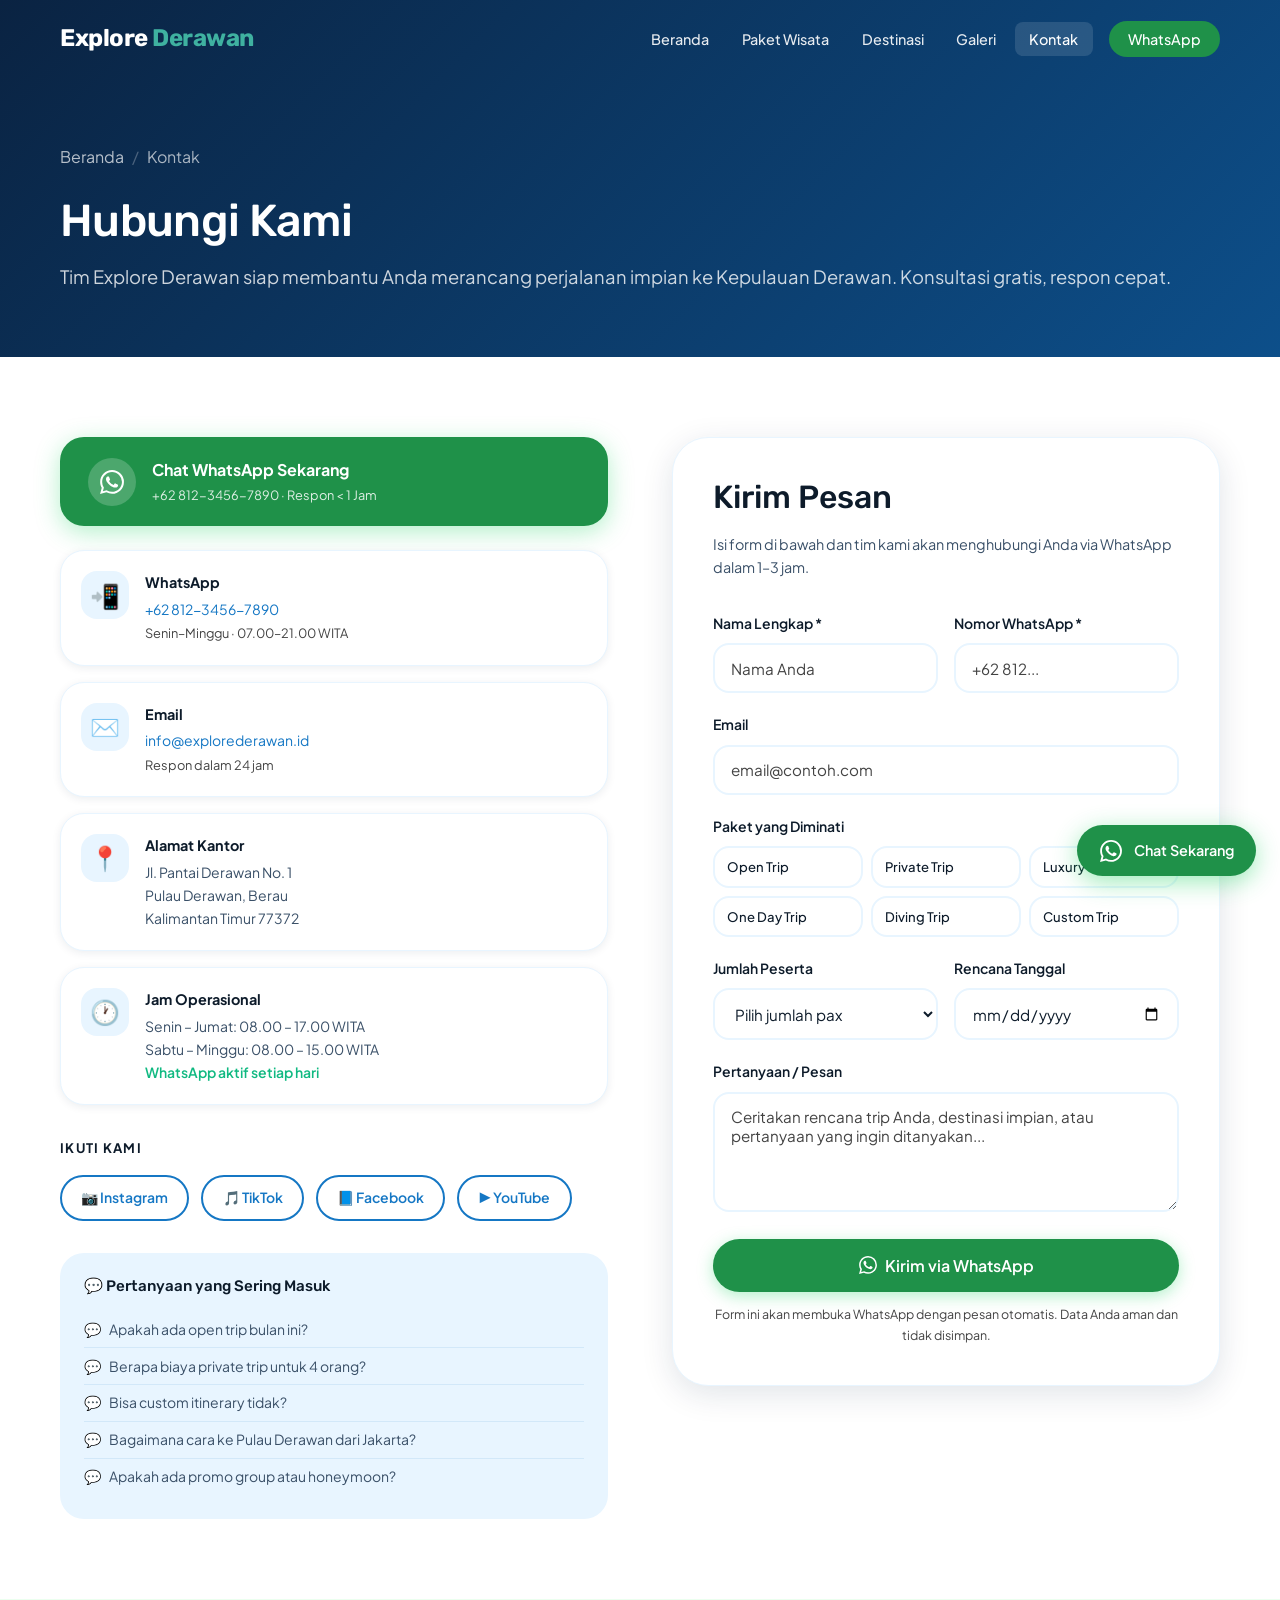
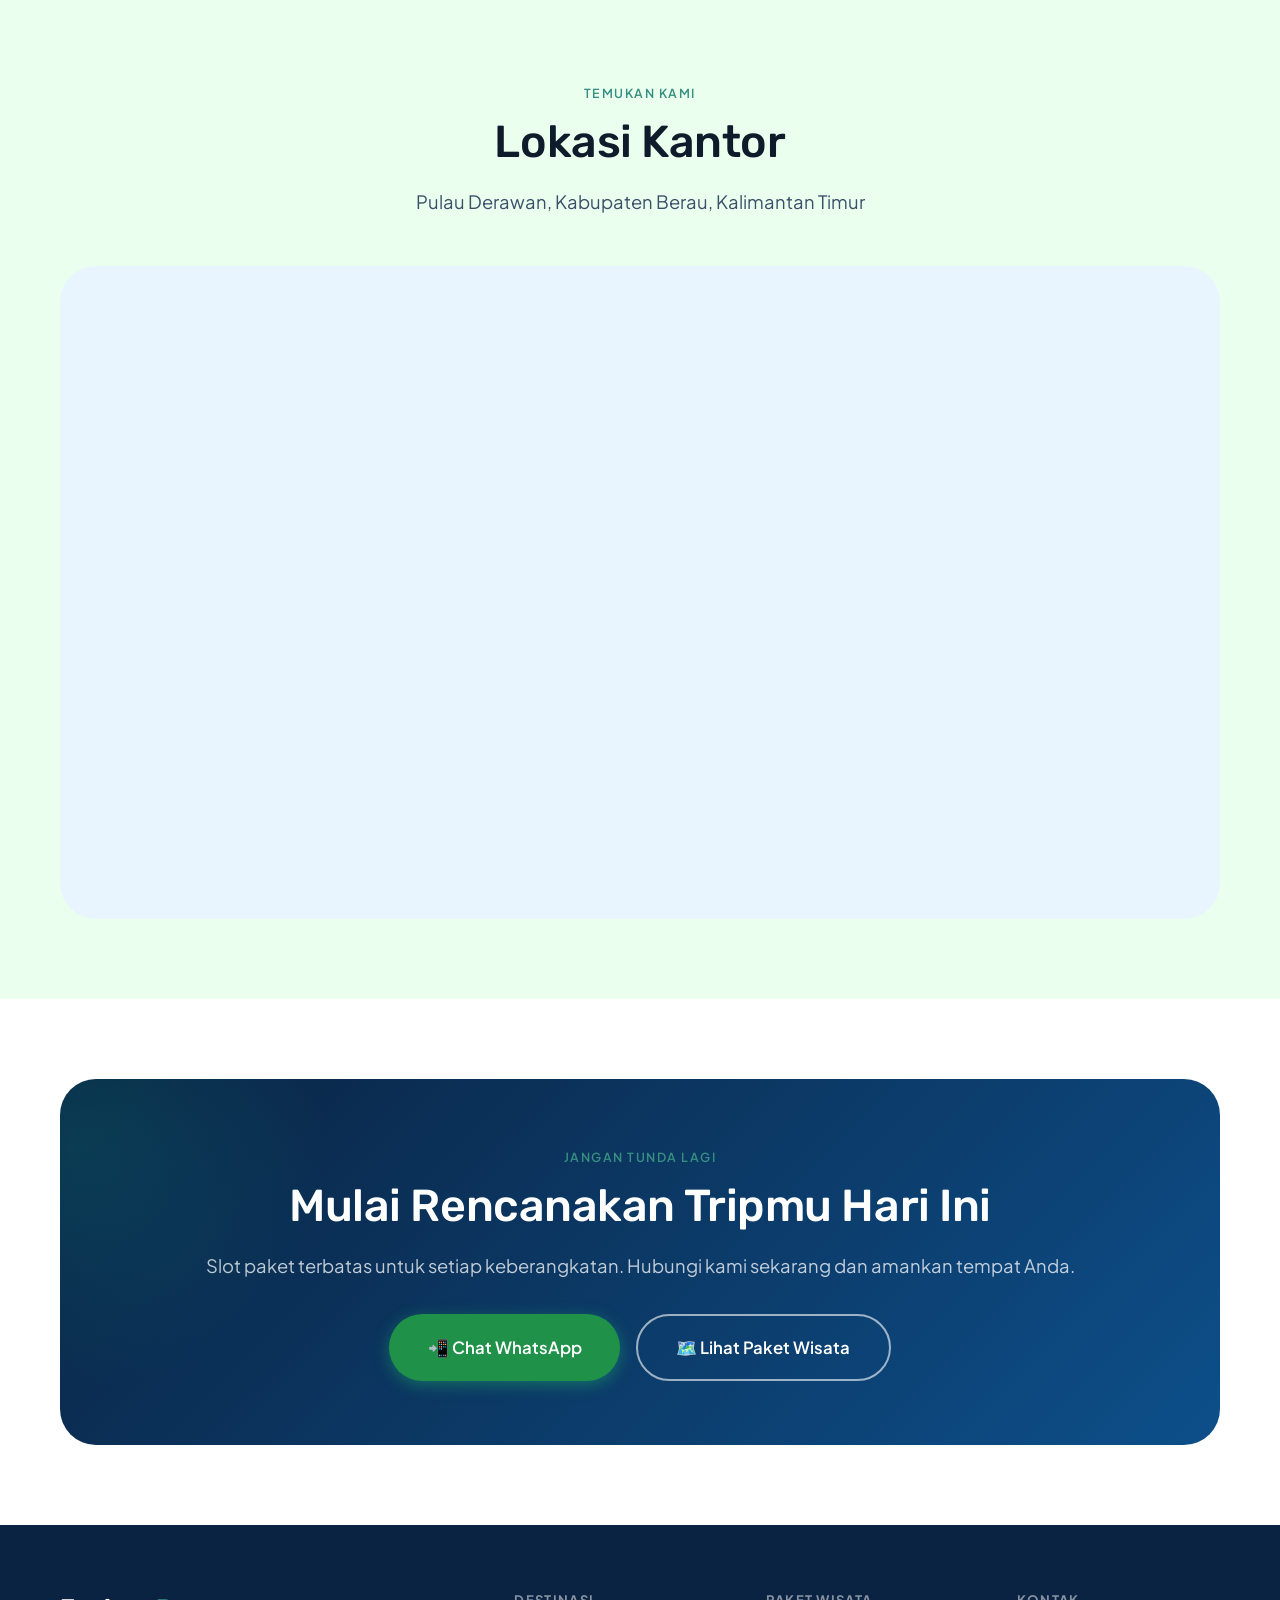
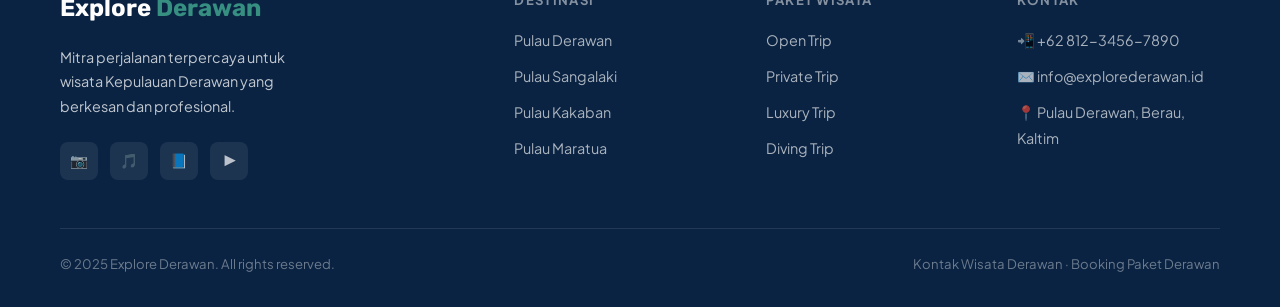
==== commit 3f7d5e29: "Update website" ====
--- a/contact.html
+++ b/contact.html
@@ -79,7 +79,7 @@
       display: flex;
       align-items: center;
       gap: 1rem;
-      background: #25d366;
+      background: #1f9149;
       color: white;
       padding: 1.25rem 1.75rem;
       border-radius: var(--r-lg);
@@ -93,7 +93,7 @@
     .wa-big-btn:hover {
       transform: translateY(-3px);
       box-shadow: 0 10px 32px rgba(37,211,102,0.45);
-      background: #1ebe5d;
+      background: #1f9149;
     }
 
     .wa-big-btn-icon {
@@ -233,8 +233,8 @@
           <li><a href="gallery.html"      class="nav-link">Galeri</a></li>
           <li><a href="contact.html"      class="nav-link active">Kontak</a></li>
           <li>
-            <a href="https://wa.me/6281234567890?text=Halo%20Explore%20Derawan%2C%20saya%20ingin%20info%20paket%20wisata"
-               class="nav-link nav-cta" target="_blank" rel="noopener">📲 WhatsApp</a>
+            <a href="https://wa.me/628115490273?text=Halo%20Explore%20Derawan%2C%20saya%20ingin%20info%20paket%20wisata"
+               class="nav-link nav-cta" target="_blank" rel="noopener">WhatsApp</a>
           </li>
         </ul>
         <button class="nav-toggle" id="navToggle" aria-label="Toggle menu">
@@ -267,7 +267,7 @@
         <!-- Left: Contact Info -->
         <div class="reveal">
           <!-- WA Big Button -->
-          <a href="https://wa.me/6281234567890?text=Halo%20Explore%20Derawan%2C%20saya%20ingin%20konsultasi%20paket%20wisata%20Derawan.%20Boleh%20minta%20info%20lengkapnya%3F"
+          <a href="https://wa.me/628115490273?text=Halo%20Explore%20Derawan%2C%20saya%20ingin%20konsultasi%20paket%20wisata%20Derawan.%20Boleh%20minta%20info%20lengkapnya%3F"
              class="wa-big-btn" target="_blank" rel="noopener">
             <div class="wa-big-btn-icon">
               <svg width="24" height="24" viewBox="0 0 24 24" fill="white"><path d="M17.472 14.382c-.297-.149-1.758-.867-2.03-.967-.273-.099-.471-.148-.67.15-.197.297-.767.966-.94 1.164-.173.199-.347.223-.644.075-.297-.15-1.255-.463-2.39-1.475-.883-.788-1.48-1.761-1.653-2.059-.173-.297-.018-.458.13-.606.134-.133.298-.347.446-.52.149-.174.198-.298.298-.497.099-.198.05-.371-.025-.52-.075-.149-.669-1.612-.916-2.207-.242-.579-.487-.5-.669-.51-.173-.008-.371-.01-.57-.01-.198 0-.52.074-.792.372-.272.297-1.04 1.016-1.04 2.479 0 1.462 1.065 2.875 1.213 3.074.149.198 2.096 3.2 5.077 4.487.709.306 1.262.489 1.694.625.712.227 1.36.195 1.871.118.571-.085 1.758-.719 2.006-1.413.248-.694.248-1.289.173-1.413-.074-.124-.272-.198-.57-.347m-5.421 7.403h-.004a9.87 9.87 0 01-5.031-1.378l-.361-.214-3.741.982.998-3.648-.235-.374a9.86 9.86 0 01-1.51-5.26c.001-5.45 4.436-9.884 9.888-9.884 2.64 0 5.122 1.03 6.988 2.898a9.825 9.825 0 012.893 6.994c-.003 5.45-4.437 9.884-9.885 9.884m8.413-18.297A11.815 11.815 0 0012.05 0C5.495 0 .16 5.335.157 11.892c0 2.096.547 4.142 1.588 5.945L.057 24l6.305-1.654a11.882 11.882 0 005.683 1.448h.005c6.554 0 11.89-5.335 11.893-11.893a11.821 11.821 0 00-3.48-8.413z"/></svg>
@@ -285,7 +285,7 @@
               <div>
                 <div class="contact-info-title">WhatsApp</div>
                 <div class="contact-info-value">
-                  <a href="https://wa.me/6281234567890" target="_blank" rel="noopener">+62 812-3456-7890</a><br>
+                  <a href="https://wa.me/628115490273" target="_blank" rel="noopener">+62 812-3456-7890</a><br>
                   <span style="font-size:0.8rem;color:var(--text-muted)">Senin–Minggu · 07.00–21.00 WITA</span>
                 </div>
               </div>
@@ -453,7 +453,7 @@
         <h2 class="h2">Mulai Rencanakan Tripmu Hari Ini</h2>
         <p class="lead">Slot paket terbatas untuk setiap keberangkatan. Hubungi kami sekarang dan amankan tempat Anda.</p>
         <div class="cta-actions">
-          <a href="https://wa.me/6281234567890?text=Halo%20Explore%20Derawan%2C%20saya%20ingin%20mulai%20merencanakan%20trip%20ke%20Derawan"
+          <a href="https://wa.me/628115490273?text=Halo%20Explore%20Derawan%2C%20saya%20ingin%20mulai%20merencanakan%20trip%20ke%20Derawan"
              class="btn btn-wa btn-lg" target="_blank" rel="noopener">📲 Chat WhatsApp</a>
           <a href="packages.html" class="btn btn-outline btn-lg">🗺️ Lihat Paket Wisata</a>
         </div>
@@ -496,7 +496,7 @@
         <div>
           <div class="footer-heading">Kontak</div>
           <ul class="footer-links">
-            <li><a href="https://wa.me/6281234567890" class="footer-link" target="_blank">📲 +62 812-3456-7890</a></li>
+            <li><a href="https://wa.me/628115490273" class="footer-link" target="_blank">📲 +62 812-3456-7890</a></li>
             <li><a href="mailto:info@explorederawan.id" class="footer-link">✉️ info@explorederawan.id</a></li>
             <li><span class="footer-link">📍 Pulau Derawan, Berau, Kaltim</span></li>
           </ul>
@@ -510,7 +510,7 @@
   </footer>
 
   <!-- WhatsApp Sticky -->
-  <a href="https://wa.me/6281234567890?text=Halo%20Explore%20Derawan%2C%20saya%20ingin%20konsultasi%20paket%20wisata"
+  <a href="https://wa.me/628115490273?text=Halo%20Explore%20Derawan%2C%20saya%20ingin%20konsultasi%20paket%20wisata"
      class="wa-sticky" target="_blank" rel="noopener" aria-label="Chat WhatsApp">
     <svg width="22" height="22" viewBox="0 0 24 24" fill="currentColor"><path d="M17.472 14.382c-.297-.149-1.758-.867-2.03-.967-.273-.099-.471-.148-.67.15-.197.297-.767.966-.94 1.164-.173.199-.347.223-.644.075-.297-.15-1.255-.463-2.39-1.475-.883-.788-1.48-1.761-1.653-2.059-.173-.297-.018-.458.13-.606.134-.133.298-.347.446-.52.149-.174.198-.298.298-.497.099-.198.05-.371-.025-.52-.075-.149-.669-1.612-.916-2.207-.242-.579-.487-.5-.669-.51-.173-.008-.371-.01-.57-.01-.198 0-.52.074-.792.372-.272.297-1.04 1.016-1.04 2.479 0 1.462 1.065 2.875 1.213 3.074.149.198 2.096 3.2 5.077 4.487.709.306 1.262.489 1.694.625.712.227 1.36.195 1.871.118.571-.085 1.758-.719 2.006-1.413.248-.694.248-1.289.173-1.413-.074-.124-.272-.198-.57-.347m-5.421 7.403h-.004a9.87 9.87 0 01-5.031-1.378l-.361-.214-3.741.982.998-3.648-.235-.374a9.86 9.86 0 01-1.51-5.26c.001-5.45 4.436-9.884 9.888-9.884 2.64 0 5.122 1.03 6.988 2.898a9.825 9.825 0 012.893 6.994c-.003 5.45-4.437 9.884-9.885 9.884m8.413-18.297A11.815 11.815 0 0012.05 0C5.495 0 .16 5.335.157 11.892c0 2.096.547 4.142 1.588 5.945L.057 24l6.305-1.654a11.882 11.882 0 005.683 1.448h.005c6.554 0 11.89-5.335 11.893-11.893a11.821 11.821 0 00-3.48-8.413z"/></svg>
     Chat Sekarang
@@ -550,7 +550,7 @@
         `Rencana Tanggal: ${date}\n\n` +
         `Pesan:\n${msg}`
       );
-      window.open(`https://wa.me/6281234567890?text=${text}`, '_blank');
+      window.open(`https://wa.me/628115490273?text=${text}`, '_blank');
     });
   </script>
 </body>
--- a/assets/css/style.css
+++ b/assets/css/style.css
@@ -186,7 +186,7 @@
 }
 
 .btn-wa {
-  background: #25d366;
+  background: #1f9149;
   color: var(--white);
   box-shadow: 0 4px 16px rgba(37,211,102,0.35);
 }
@@ -263,7 +263,7 @@
   transition: color var(--t-fast);
 }
 
-.nav-logo span { color: var(--teal); }
+.nav-logo span { color: #3fb1a0; }
 
 .nav-menu {
   display: flex;
@@ -293,11 +293,11 @@
 
 .nav-cta {
   margin-left: 0.75rem;
-  background: #25d366;
+  background: #1f9149;
   color: var(--white) !important;
   padding: 0.55rem 1.2rem !important;
   border-radius: var(--r-full) !important;
-  background: #25d366 !important;
+  background: #1f9149 !important;
 }
 
 .nav-cta:hover { background: #1ebe5d !important; }
@@ -1131,7 +1131,7 @@
   display: flex;
   align-items: center;
   gap: 0.75rem;
-  background: #25d366;
+  background: #1f9149;
   color: var(--white);
   padding: 0.85rem 1.4rem;
   border-radius: var(--r-full);
